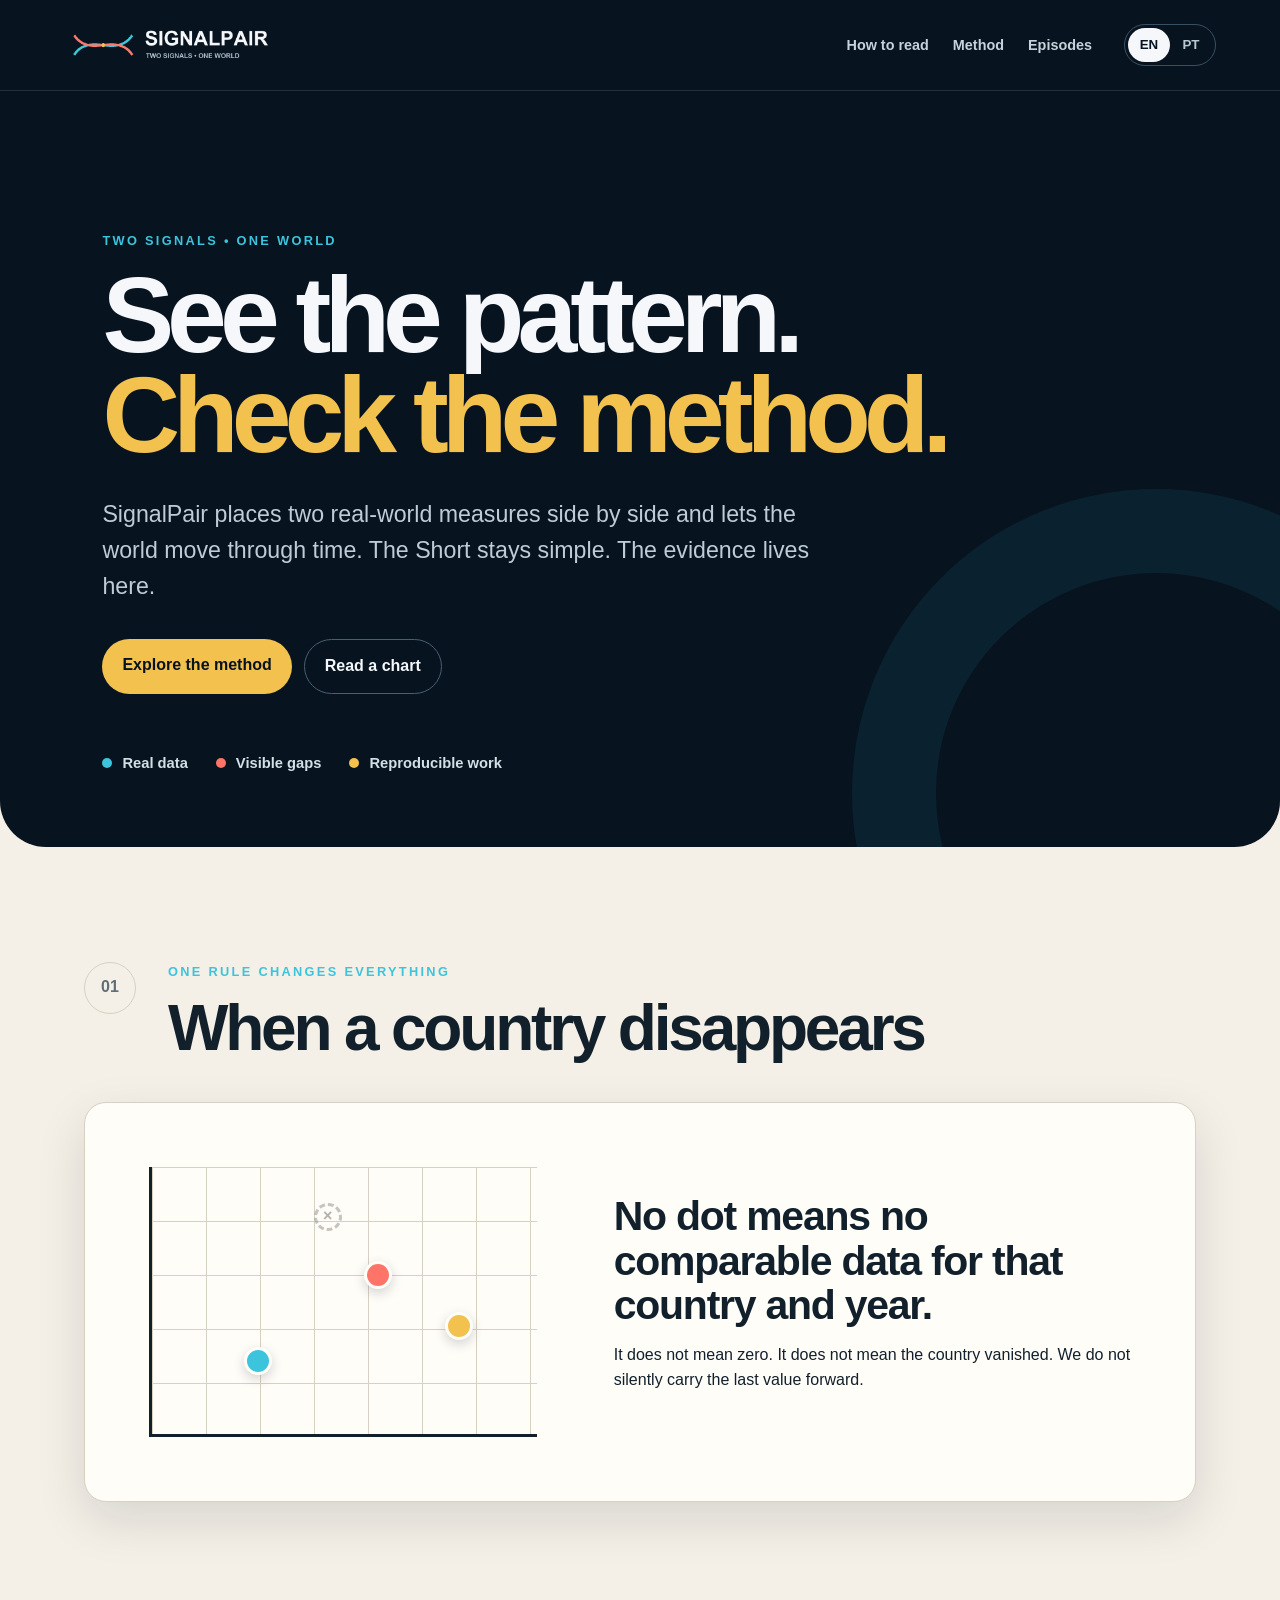
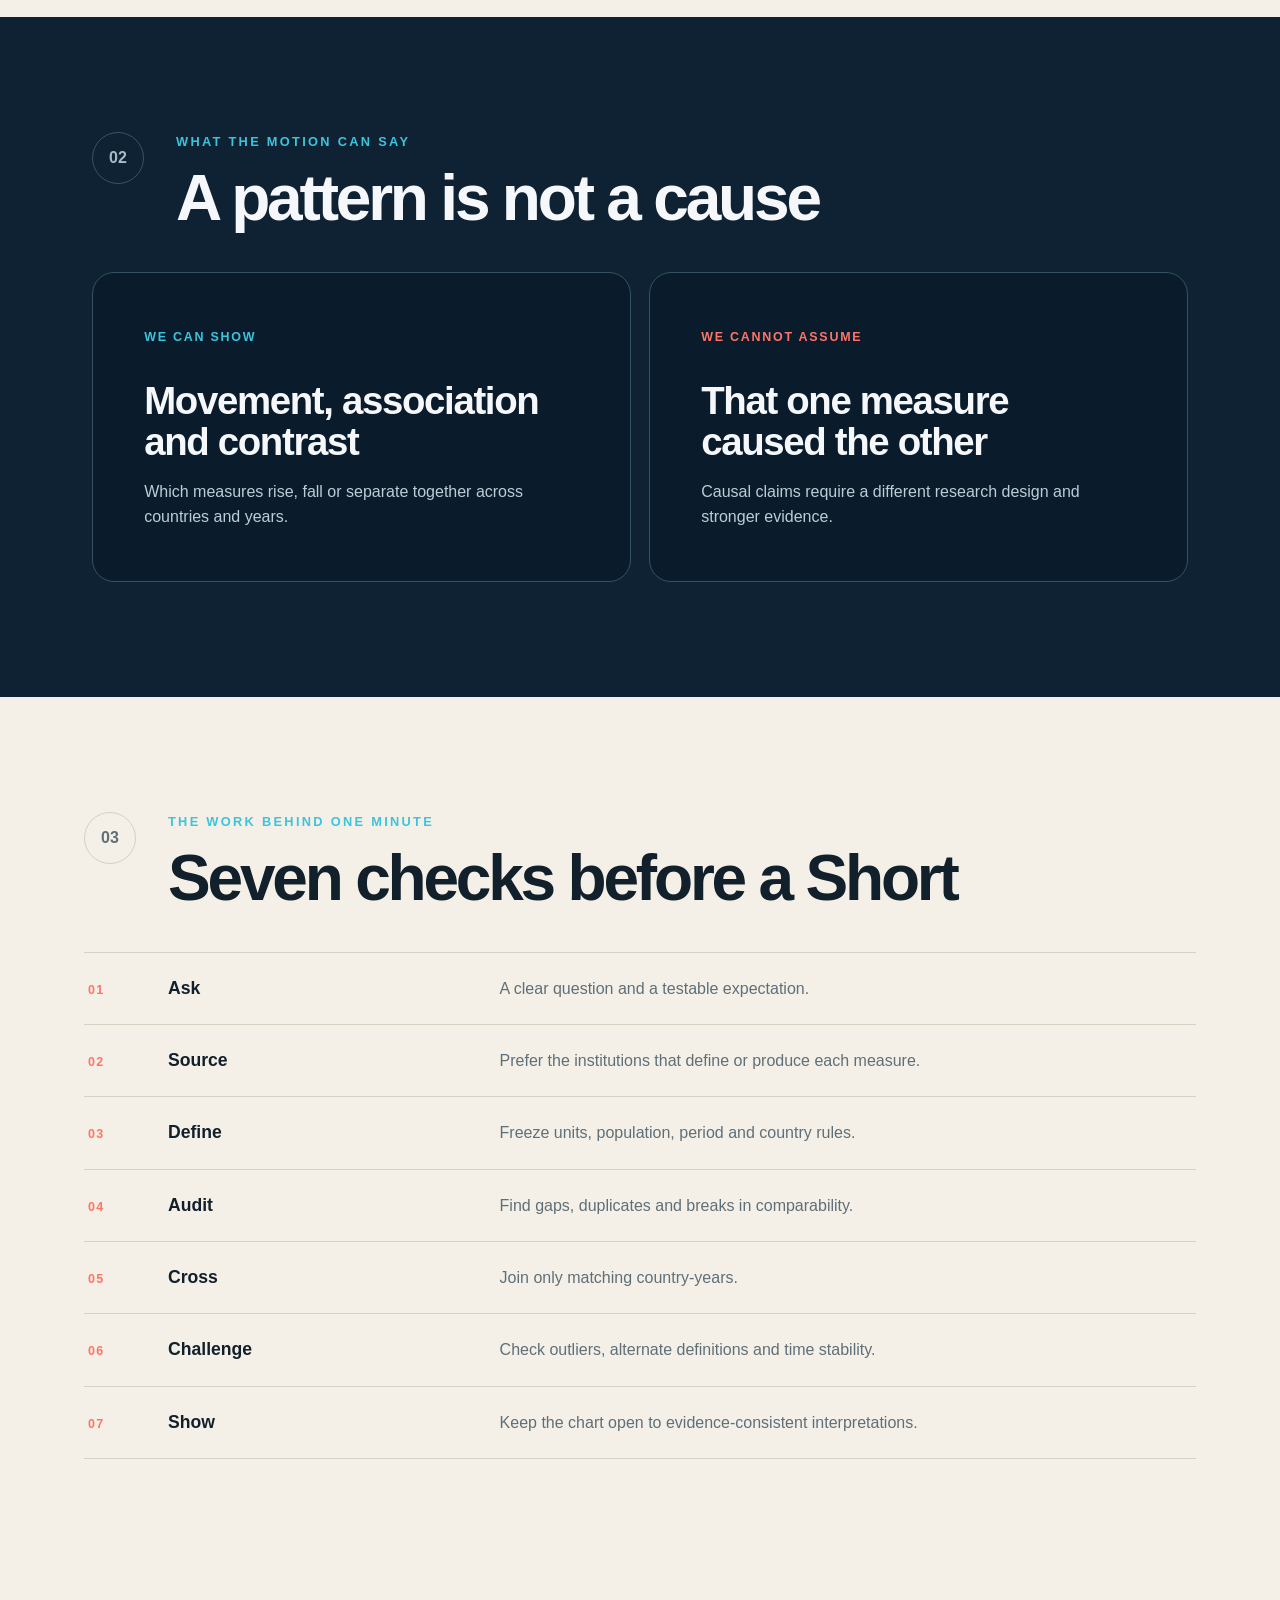
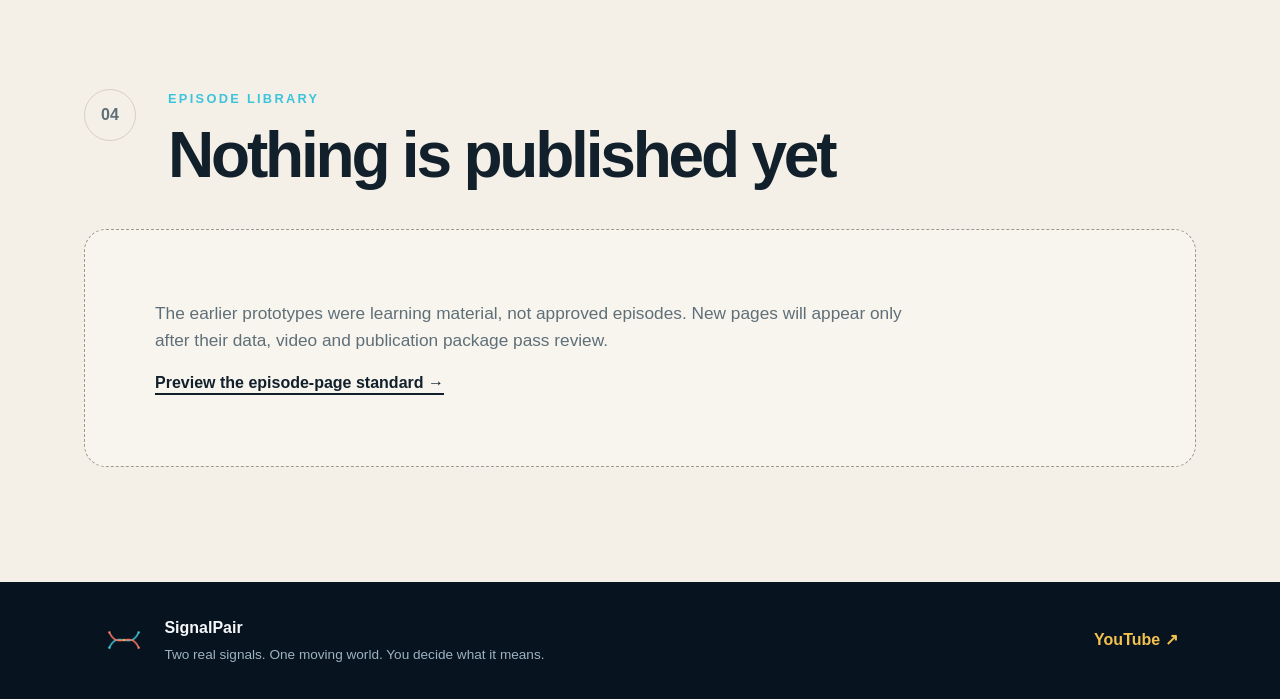
==== index.html @ 3d1184ef "Launch SignalPair methodology hub" ====
<!doctype html>
<html lang="en">
<head>
  <meta charset="utf-8">
  <meta name="viewport" content="width=device-width, initial-scale=1">
  <meta name="description" content="How SignalPair turns real-world data into silent visual stories across time.">
  <meta name="theme-color" content="#07131F">
  <title>SignalPair — Methods & Sources</title>
  <link rel="icon" href="assets/signalpair-profile.png">
  <link rel="stylesheet" href="styles.css">
  <script src="app.js" defer></script>
</head>
<body data-language="en">
  <a class="skip-link" href="#main">Skip to content</a>
  <div class="preview-banner" data-local-preview hidden>
    <span data-lang="en">Local review candidate — not published</span>
    <span data-lang="pt">Candidato local para revisão — não publicado</span>
  </div>
  <header class="site-header">
    <a class="brand" href="index.html" aria-label="SignalPair home">
      <img src="assets/signalpair-wordmark.png" alt="SignalPair">
    </a>
    <nav aria-label="Primary">
      <a href="#read"><span data-lang="en">How to read</span><span data-lang="pt">Como ler</span></a>
      <a href="methodology.html"><span data-lang="en">Method</span><span data-lang="pt">Método</span></a>
      <a href="#episodes"><span data-lang="en">Episodes</span><span data-lang="pt">Episódios</span></a>
    </nav>
    <div class="language-switch" role="group" aria-label="Language">
      <button type="button" data-set-language="en" aria-pressed="true">EN</button>
      <button type="button" data-set-language="pt" aria-pressed="false">PT</button>
    </div>
  </header>

  <main id="main">
    <section class="hero">
      <div class="eyebrow">TWO SIGNALS <span aria-hidden="true">•</span> ONE WORLD</div>
      <h1>
        <span data-lang="en">See the pattern.<br><em>Check the method.</em></span>
        <span data-lang="pt">Veja o padrão.<br><em>Confira o método.</em></span>
      </h1>
      <p class="hero-copy" data-lang="en">SignalPair places two real-world measures side by side and lets the world move through time. The Short stays simple. The evidence lives here.</p>
      <p class="hero-copy" data-lang="pt">O SignalPair coloca duas medidas reais lado a lado e deixa o mundo se mover no tempo. O Short continua simples. As evidências ficam aqui.</p>
      <div class="hero-actions">
        <a class="button primary" href="methodology.html"><span data-lang="en">Explore the method</span><span data-lang="pt">Conheça o método</span></a>
        <a class="button secondary" href="#read"><span data-lang="en">Read a chart</span><span data-lang="pt">Como ler o gráfico</span></a>
      </div>
      <ul class="promise-list" aria-label="SignalPair promises">
        <li><span class="signal cyan" aria-hidden="true"></span><span data-lang="en">Real data</span><span data-lang="pt">Dados reais</span></li>
        <li><span class="signal coral" aria-hidden="true"></span><span data-lang="en">Visible gaps</span><span data-lang="pt">Lacunas visíveis</span></li>
        <li><span class="signal gold" aria-hidden="true"></span><span data-lang="en">Reproducible work</span><span data-lang="pt">Trabalho reproduzível</span></li>
      </ul>
    </section>

    <section class="section" id="read">
      <div class="section-heading">
        <span class="section-number">01</span>
        <div>
          <p class="kicker" data-lang="en">One rule changes everything</p>
          <p class="kicker" data-lang="pt">Uma regra muda tudo</p>
          <h2 data-lang="en">When a country disappears</h2>
          <h2 data-lang="pt">Quando um país desaparece</h2>
        </div>
      </div>
      <div class="missing-card">
        <div class="dot-demo" aria-hidden="true">
          <span class="country-dot dot-a"></span>
          <span class="country-dot dot-b"></span>
          <span class="country-dot dot-c"></span>
          <span class="country-dot dot-missing"></span>
        </div>
        <div>
          <p class="big-rule" data-lang="en">No dot means no comparable data for that country and year.</p>
          <p class="big-rule" data-lang="pt">Sem ponto significa que não há dados comparáveis para aquele país e ano.</p>
          <p data-lang="en">It does not mean zero. It does not mean the country vanished. We do not silently carry the last value forward.</p>
          <p data-lang="pt">Não significa zero. Não significa que o país deixou de existir. Não repetimos silenciosamente o último valor disponível.</p>
        </div>
      </div>
    </section>

    <section class="section dark-section">
      <div class="section-heading">
        <span class="section-number">02</span>
        <div>
          <p class="kicker" data-lang="en">What the motion can say</p>
          <p class="kicker" data-lang="pt">O que o movimento pode dizer</p>
          <h2 data-lang="en">A pattern is not a cause</h2>
          <h2 data-lang="pt">Um padrão não é uma causa</h2>
        </div>
      </div>
      <div class="contrast-grid">
        <article>
          <span class="card-label" data-lang="en">We can show</span>
          <span class="card-label" data-lang="pt">Podemos mostrar</span>
          <h3 data-lang="en">Movement, association and contrast</h3>
          <h3 data-lang="pt">Movimento, associação e contraste</h3>
          <p data-lang="en">Which measures rise, fall or separate together across countries and years.</p>
          <p data-lang="pt">Quais medidas sobem, caem ou se afastam juntas entre países e anos.</p>
        </article>
        <article>
          <span class="card-label warning" data-lang="en">We cannot assume</span>
          <span class="card-label warning" data-lang="pt">Não podemos presumir</span>
          <h3 data-lang="en">That one measure caused the other</h3>
          <h3 data-lang="pt">Que uma medida causou a outra</h3>
          <p data-lang="en">Causal claims require a different research design and stronger evidence.</p>
          <p data-lang="pt">Afirmações causais exigem outro desenho de pesquisa e evidências mais fortes.</p>
        </article>
      </div>
    </section>

    <section class="section">
      <div class="section-heading">
        <span class="section-number">03</span>
        <div>
          <p class="kicker" data-lang="en">The work behind one minute</p>
          <p class="kicker" data-lang="pt">O trabalho por trás de um minuto</p>
          <h2 data-lang="en">Seven checks before a Short</h2>
          <h2 data-lang="pt">Sete verificações antes de um Short</h2>
        </div>
      </div>
      <ol class="method-steps">
        <li><strong data-lang="en">Ask</strong><strong data-lang="pt">Perguntar</strong><span data-lang="en">A clear question and a testable expectation.</span><span data-lang="pt">Uma pergunta clara e uma expectativa testável.</span></li>
        <li><strong data-lang="en">Source</strong><strong data-lang="pt">Buscar</strong><span data-lang="en">Prefer the institutions that define or produce each measure.</span><span data-lang="pt">Preferir as instituições que definem ou produzem cada medida.</span></li>
        <li><strong data-lang="en">Define</strong><strong data-lang="pt">Definir</strong><span data-lang="en">Freeze units, population, period and country rules.</span><span data-lang="pt">Fixar unidades, população, período e regras de países.</span></li>
        <li><strong data-lang="en">Audit</strong><strong data-lang="pt">Auditar</strong><span data-lang="en">Find gaps, duplicates and breaks in comparability.</span><span data-lang="pt">Encontrar lacunas, duplicidades e quebras de comparabilidade.</span></li>
        <li><strong data-lang="en">Cross</strong><strong data-lang="pt">Cruzar</strong><span data-lang="en">Join only matching country-years.</span><span data-lang="pt">Unir somente país-anos compatíveis.</span></li>
        <li><strong data-lang="en">Challenge</strong><strong data-lang="pt">Testar</strong><span data-lang="en">Check outliers, alternate definitions and time stability.</span><span data-lang="pt">Verificar extremos, definições alternativas e estabilidade temporal.</span></li>
        <li><strong data-lang="en">Show</strong><strong data-lang="pt">Mostrar</strong><span data-lang="en">Keep the chart open to evidence-consistent interpretations.</span><span data-lang="pt">Manter o gráfico aberto a interpretações compatíveis com as evidências.</span></li>
      </ol>
    </section>

    <section class="section episodes" id="episodes">
      <div class="section-heading">
        <span class="section-number">04</span>
        <div>
          <p class="kicker" data-lang="en">Episode library</p>
          <p class="kicker" data-lang="pt">Biblioteca de episódios</p>
          <h2 data-lang="en">Nothing is published yet</h2>
          <h2 data-lang="pt">Nada foi publicado ainda</h2>
        </div>
      </div>
      <div class="empty-state">
        <p data-lang="en">The earlier prototypes were learning material, not approved episodes. New pages will appear only after their data, video and publication package pass review.</p>
        <p data-lang="pt">Os protótipos anteriores foram material de aprendizagem, não episódios aprovados. Novas páginas só aparecerão depois que dados, vídeo e pacote de publicação passarem por revisão.</p>
        <a href="episode-template.html"><span data-lang="en">Preview the episode-page standard →</span><span data-lang="pt">Veja o padrão da página de episódio →</span></a>
      </div>
    </section>
  </main>

  <footer>
    <img src="assets/signalpair-profile.png" alt="" width="44" height="44">
    <div>
      <strong>SignalPair</strong>
      <p data-lang="en">Two real signals. One moving world. You decide what it means.</p>
      <p data-lang="pt">Dois sinais reais. Um mundo em movimento. Você decide o que isso significa.</p>
    </div>
    <a href="https://www.youtube.com/@SignalPair">YouTube ↗</a>
  </footer>
</body>
</html>
---- styles.css ----
:root {
  --midnight: #07131f;
  --surface: #0e2233;
  --paper: #f4f0e7;
  --paper-2: #fffdf8;
  --ink: #12202c;
  --muted: #5f6f78;
  --line: #d7d0c3;
  --cyan: #3cc4dc;
  --coral: #ff7468;
  --gold: #f2c14e;
  --white: #f5f7fa;
  --radius: 22px;
  --shadow: 0 18px 50px rgba(7, 19, 31, .12);
  font-family: Arial, Helvetica, "Noto Sans", sans-serif;
  color-scheme: light;
}
* { box-sizing: border-box; }
html { scroll-behavior: smooth; }
body { margin: 0; background: var(--paper); color: var(--ink); line-height: 1.55; }
body[data-language="en"] [data-lang="pt"],
body[data-language="pt"] [data-lang="en"] { display: none !important; }
a { color: inherit; }
button, a { -webkit-tap-highlight-color: transparent; }
:focus-visible { outline: 4px solid var(--gold); outline-offset: 4px; border-radius: 6px; }
.skip-link { position: fixed; left: 16px; top: -70px; z-index: 100; padding: 12px 16px; background: var(--gold); color: var(--midnight); font-weight: 800; }
.skip-link:focus { top: 16px; }
.preview-banner { padding: 8px 18px; background: var(--gold); color: var(--midnight); text-align: center; font-size: .82rem; font-weight: 800; letter-spacing: .06em; text-transform: uppercase; }
.site-header { min-height: 82px; padding: 14px clamp(20px, 5vw, 72px); display: grid; grid-template-columns: minmax(180px, 1fr) auto auto; align-items: center; gap: 32px; background: var(--midnight); color: var(--white); position: sticky; top: 0; z-index: 20; border-bottom: 1px solid rgba(255,255,255,.12); }
.brand img { display: block; width: min(246px, 42vw); height: auto; }
nav { display: flex; gap: 24px; font-size: .9rem; font-weight: 700; }
nav a { color: #c6d3dc; text-decoration: none; }
nav a:hover { color: var(--white); }
.language-switch { display: flex; padding: 3px; border: 1px solid #385064; border-radius: 999px; }
.language-switch button { width: 42px; min-height: 34px; border: 0; border-radius: 999px; color: #b9c9d4; background: transparent; font-weight: 800; cursor: pointer; }
.language-switch button[aria-pressed="true"] { background: var(--white); color: var(--midnight); }
.hero { padding: clamp(70px, 11vw, 150px) clamp(22px, 8vw, 120px) 72px; min-height: 72vh; background: var(--midnight); color: var(--white); border-radius: 0 0 46px 46px; overflow: hidden; position: relative; }
.hero::after { content: ""; width: 440px; height: 440px; position: absolute; right: -180px; bottom: -250px; border: 84px solid rgba(60,196,220,.08); border-radius: 50%; pointer-events: none; }
.eyebrow, .kicker { margin: 0 0 14px; font-size: .8rem; font-weight: 800; letter-spacing: .18em; text-transform: uppercase; color: var(--cyan); }
.hero h1 { max-width: 920px; margin: 0; font-size: clamp(3.3rem, 8.4vw, 8.6rem); line-height: .93; letter-spacing: -.065em; }
.hero h1 em { color: var(--gold); font-style: normal; }
.hero-copy { max-width: 720px; margin: 32px 0 0; color: #bdccd6; font-size: clamp(1.08rem, 2vw, 1.45rem); }
.hero-actions { display: flex; flex-wrap: wrap; gap: 12px; margin-top: 34px; }
.button { padding: 14px 20px; border-radius: 999px; text-decoration: none; font-weight: 800; }
.button.primary { background: var(--gold); color: var(--midnight); }
.button.secondary { border: 1px solid #476074; color: var(--white); }
.promise-list { display: flex; flex-wrap: wrap; gap: 28px; padding: 0; margin: 58px 0 0; list-style: none; color: #d4e0e7; font-size: .92rem; font-weight: 700; }
.promise-list li { display: flex; align-items: center; gap: 10px; }
.signal { width: 10px; height: 10px; border-radius: 50%; }
.cyan { background: var(--cyan); }
.coral { background: var(--coral); }
.gold { background: var(--gold); }
.section { max-width: 1240px; margin: 0 auto; padding: clamp(74px, 9vw, 128px) clamp(22px, 5vw, 72px); }
.section-heading { display: grid; grid-template-columns: 64px 1fr; gap: 20px; align-items: start; margin-bottom: 42px; }
.section-number { width: 52px; height: 52px; display: grid; place-items: center; border: 1px solid var(--line); border-radius: 50%; color: var(--muted); font-weight: 800; }
.section h2 { margin: 0; font-size: clamp(2.25rem, 5vw, 5rem); line-height: 1; letter-spacing: -.05em; }
.missing-card { display: grid; grid-template-columns: minmax(260px, .9fr) 1.2fr; gap: clamp(28px, 6vw, 90px); align-items: center; padding: clamp(26px, 5vw, 64px); background: var(--paper-2); border: 1px solid var(--line); border-radius: var(--radius); box-shadow: var(--shadow); }
.dot-demo { min-height: 270px; position: relative; background-image: linear-gradient(var(--line) 1px, transparent 1px), linear-gradient(90deg, var(--line) 1px, transparent 1px); background-size: 54px 54px; border-left: 3px solid var(--ink); border-bottom: 3px solid var(--ink); }
.country-dot { position: absolute; width: 28px; height: 28px; border: 3px solid var(--paper-2); border-radius: 50%; box-shadow: 0 4px 12px rgba(7,19,31,.18); }
.dot-a { background: var(--cyan); left: 24%; bottom: 22%; }
.dot-b { background: var(--coral); left: 55%; bottom: 54%; }
.dot-c { background: var(--gold); left: 76%; bottom: 35%; }
.dot-missing { left: 42%; bottom: 76%; border: 3px dashed #9a958d; background: transparent; box-shadow: none; opacity: .55; }
.dot-missing::after { content: "×"; position: absolute; inset: -4px; display: grid; place-items: center; color: #77736d; font-weight: 900; }
.big-rule { margin: 0 0 16px; font-size: clamp(1.55rem, 3.2vw, 2.7rem); line-height: 1.08; font-weight: 800; letter-spacing: -.03em; }
.missing-card p:last-child { color: var(--muted); font-size: 1.05rem; }
.dark-section { max-width: none; padding-left: max(clamp(22px,5vw,72px), calc((100vw - 1240px)/2 + 72px)); padding-right: max(clamp(22px,5vw,72px), calc((100vw - 1240px)/2 + 72px)); background: var(--surface); color: var(--white); }
.dark-section .section-number { border-color: #3a5265; color: #a7bac6; }
.contrast-grid { display: grid; grid-template-columns: repeat(2, minmax(0, 1fr)); gap: 18px; }
.contrast-grid article { padding: clamp(28px, 4vw, 52px); border: 1px solid #365064; border-radius: var(--radius); background: rgba(7,19,31,.42); }
.card-label { display: inline-block; margin-bottom: 34px; color: var(--cyan); font-size: .78rem; letter-spacing: .14em; text-transform: uppercase; font-weight: 800; }
.card-label.warning { color: var(--coral); }
.contrast-grid h3 { margin: 0; max-width: 500px; font-size: clamp(1.6rem, 3vw, 2.8rem); line-height: 1.05; letter-spacing: -.035em; }
.contrast-grid p { max-width: 500px; margin: 18px 0 0; color: #bdccd6; }
.method-steps { padding: 0; margin: 0; list-style: none; counter-reset: method; border-top: 1px solid var(--line); }
.method-steps li { counter-increment: method; display: grid; grid-template-columns: 60px minmax(110px, .45fr) 1fr; gap: 20px; align-items: baseline; padding: 22px 4px; border-bottom: 1px solid var(--line); }
.method-steps li::before { content: "0" counter(method); color: var(--coral); font-size: .78rem; letter-spacing: .1em; font-weight: 800; }
.method-steps strong { font-size: 1.1rem; }
.method-steps span { color: var(--muted); }
.empty-state { padding: clamp(30px, 6vw, 70px); border: 1px dashed #9d978c; border-radius: var(--radius); background: rgba(255,255,255,.35); }
.empty-state p { max-width: 780px; margin-top: 0; font-size: 1.08rem; color: var(--muted); }
.empty-state a { font-weight: 800; text-decoration-thickness: 2px; text-underline-offset: 5px; }
footer { display: grid; grid-template-columns: auto 1fr auto; gap: 18px; align-items: center; padding: 34px clamp(22px, 8vw, 120px); background: var(--midnight); color: var(--white); }
footer img { border-radius: 50%; }
footer p { margin: 3px 0 0; color: #9fb2c0; font-size: .85rem; }
footer a { color: var(--gold); font-weight: 800; text-decoration: none; }
@media (max-width: 780px) {
  .site-header { grid-template-columns: 1fr auto; gap: 14px; }
  nav { grid-column: 1 / -1; grid-row: 2; overflow-x: auto; padding-bottom: 4px; }
  .hero { min-height: auto; border-radius: 0 0 28px 28px; }
  .hero h1 { font-size: clamp(3rem, 15vw, 5.5rem); }
  .promise-list { gap: 14px 22px; margin-top: 40px; }
  .section-heading { grid-template-columns: 48px 1fr; gap: 14px; }
  .section-number { width: 42px; height: 42px; }
  .missing-card, .contrast-grid { grid-template-columns: 1fr; }
  .dot-demo { min-height: 230px; }
  .method-steps li { grid-template-columns: 42px 1fr; gap: 8px 14px; }
  .method-steps li span { grid-column: 2; }
  footer { grid-template-columns: auto 1fr; }
  footer a { grid-column: 2; }
}
@media (prefers-reduced-motion: reduce) {
  html { scroll-behavior: auto; }
}


/* C-006: long-form methodology and episode record */
.page-hero { padding: clamp(72px, 10vw, 132px) clamp(22px, 8vw, 120px) clamp(58px, 8vw, 96px); background: var(--midnight); color: var(--white); }
.page-hero h1 { max-width: 980px; margin: 0; font-size: clamp(3.1rem, 7.5vw, 7.2rem); line-height: .95; letter-spacing: -.06em; }
.page-hero > p:last-child { max-width: 780px; margin: 28px 0 0; color: #bdccd6; font-size: 1.15rem; }
.template-hero { border-bottom: 10px solid var(--gold); }
.metadata-strip { display: flex; flex-wrap: wrap; gap: 10px; margin-top: 34px; }
.metadata-strip span { padding: 8px 11px; border: 1px solid #415a6c; border-radius: 6px; color: #b8c8d2; font-size: .72rem; letter-spacing: .09em; font-weight: 800; }
.content-section { max-width: 1240px; margin: 0 auto; padding: clamp(68px, 8vw, 116px) clamp(22px, 5vw, 72px); }
.content-section.tinted { max-width: none; padding-left: max(clamp(22px,5vw,72px), calc((100vw - 1240px)/2 + 72px)); padding-right: max(clamp(22px,5vw,72px), calc((100vw - 1240px)/2 + 72px)); background: #e9e3d8; }
.content-intro { display: grid; grid-template-columns: 64px minmax(0, 1fr); gap: 20px; margin-bottom: 42px; }
.content-intro h2 { max-width: 950px; margin: 0; font-size: clamp(2.2rem, 5vw, 4.7rem); line-height: 1; letter-spacing: -.05em; }
.detail-stack { border-top: 1px solid var(--line); }
.detail-stack details { border-bottom: 1px solid var(--line); }
.detail-stack summary { display: grid; grid-template-columns: 52px 1fr; gap: 14px; align-items: center; padding: 22px 4px; cursor: pointer; list-style: none; }
.detail-stack summary::-webkit-details-marker { display: none; }
.detail-stack summary span { color: var(--coral); font-size: .82rem; font-weight: 800; }
.detail-stack summary strong { font-size: clamp(1.05rem, 2.2vw, 1.4rem); }
.detail-stack details p { max-width: 800px; margin: -6px 0 26px 66px; color: var(--muted); }
.source-ladder { list-style: none; padding: 0; margin: 0; display: grid; gap: 12px; }
.source-ladder li { display: grid; grid-template-columns: 54px 1fr; gap: 18px; padding: 22px; background: var(--paper-2); border: 1px solid var(--line); border-radius: 14px; }
.source-ladder li > span { width: 38px; height: 38px; display: grid; place-items: center; border-radius: 50%; background: var(--midnight); color: var(--white); font-weight: 800; }
.source-ladder strong { display: block; font-size: 1.08rem; }
.source-ladder p { margin: 5px 0 0; color: var(--muted); }
.check-grid, .record-grid { display: grid; grid-template-columns: repeat(2, minmax(0, 1fr)); gap: 16px; }
.check-grid article, .record-grid article { padding: 26px; background: var(--paper-2); border: 1px solid var(--line); border-radius: 14px; }
.check-grid strong, .record-grid strong { font-size: 1.15rem; }
.check-grid p, .record-grid p { margin: 8px 0 0; color: var(--muted); }
.rule-callout { display: grid; grid-template-columns: auto 1fr; gap: 24px; align-items: center; margin-top: 22px; padding: 28px; border: 2px solid var(--gold); border-radius: 14px; background: #fff7db; }
.rule-icon { width: 52px; height: 52px; display: grid; place-items: center; border: 3px dashed #83785a; border-radius: 50%; font-size: 0; }
.rule-callout strong { font-size: 1.2rem; }
.rule-callout p { margin: 6px 0 0; color: var(--muted); }
.dark-content { max-width: none; padding-left: max(clamp(22px,5vw,72px), calc((100vw - 1240px)/2 + 72px)); padding-right: max(clamp(22px,5vw,72px), calc((100vw - 1240px)/2 + 72px)); background: var(--surface); color: var(--white); }
.dark-content .section-number { border-color: #3a5265; color: #a7bac6; }
.claim-scale { display: grid; gap: 10px; }
.claim-scale > div { display: grid; grid-template-columns: 210px 1fr; gap: 22px; align-items: center; padding: 24px; border: 1px solid #365064; border-radius: 14px; background: rgba(7,19,31,.36); }
.status { width: max-content; padding: 7px 10px; border-radius: 999px; font-size: .72rem; letter-spacing: .08em; text-transform: uppercase; font-weight: 800; }
.status.allowed { background: rgba(60,196,220,.16); color: var(--cyan); }
.status.conditional { background: rgba(242,193,78,.16); color: var(--gold); }
.status.blocked { background: rgba(255,116,104,.16); color: var(--coral); }
.artifact-list, .download-list { padding: 0; margin: 0; list-style: none; border-top: 1px solid var(--line); }
.artifact-list li, .download-list li { display: flex; justify-content: space-between; gap: 24px; padding: 18px 4px; border-bottom: 1px solid var(--line); }
.artifact-list li::before { content: "↳"; color: var(--coral); font-weight: 900; }
.artifact-list li span { flex: 1; }
.text-link { display: inline-block; margin-top: 30px; font-size: 1.05rem; font-weight: 800; text-underline-offset: 6px; }
.prose-grid { display: grid; grid-template-columns: repeat(2, minmax(0,1fr)); gap: 24px; }
.prose-grid p { margin: 0; padding: 26px; background: var(--paper-2); border-radius: 14px; color: var(--muted); }
.episode-summary { display: grid; grid-template-columns: repeat(2,minmax(0,1fr)); gap: 36px; }
.episode-summary > div { padding: 28px; border-left: 4px solid var(--gold); background: var(--paper-2); }
.episode-summary h2 { margin: 0; font-size: clamp(1.7rem,3vw,2.7rem); line-height: 1.04; letter-spacing: -.035em; }
.placeholder { color: var(--muted); font-style: italic; }
.variable-grid { display: grid; grid-template-columns: repeat(2,minmax(0,1fr)); gap: 18px; }
.variable { padding: 30px; background: var(--paper-2); border: 1px solid var(--line); border-top-width: 6px; border-radius: 14px; }
.variable.cyan-border { border-top-color: var(--cyan); }
.variable.coral-border { border-top-color: var(--coral); }
.variable > span { color: var(--muted); font-size: .72rem; letter-spacing: .12em; font-weight: 800; }
.variable h3 { margin: 16px 0 22px; font-size: 1.5rem; }
.variable dl { display: grid; grid-template-columns: 1fr 1fr; gap: 10px; margin: 0; }
.variable dt { color: var(--muted); }
.variable dd { margin: 0; text-align: right; font-weight: 700; }
.analysis-list { display: grid; grid-template-columns: repeat(2,minmax(0,1fr)); gap: 12px; }
.analysis-list > div { padding: 24px; border: 1px solid #365064; border-radius: 14px; background: rgba(7,19,31,.36); }
.analysis-list span { color: var(--cyan); font-size: .72rem; letter-spacing: .1em; font-weight: 800; }
.analysis-list p { margin: 12px 0 0; color: #bdccd6; }
.two-column-record { display: grid; grid-template-columns: repeat(2,minmax(0,1fr)); gap: 18px; }
.two-column-record article { padding: 30px; border: 1px solid var(--line); border-radius: 14px; background: var(--paper-2); }
.download-list b { color: var(--muted); font-size: .82rem; text-transform: uppercase; letter-spacing: .06em; }
@media (max-width: 780px) {
  .page-hero h1 { font-size: clamp(3rem, 15vw, 5.5rem); }
  .content-intro { grid-template-columns: 48px 1fr; gap: 14px; }
  .detail-stack details p { margin-left: 0; }
  .check-grid, .record-grid, .prose-grid, .episode-summary, .variable-grid, .analysis-list, .two-column-record { grid-template-columns: 1fr; }
  .claim-scale > div { grid-template-columns: 1fr; gap: 12px; }
  .rule-callout { grid-template-columns: 1fr; }
  .download-list li { flex-direction: column; gap: 5px; }
}

/* C-006 mobile overflow correction */
html, body { max-width: 100%; overflow-x: clip; }
.site-header, main, section, nav, .hero-copy, .promise-list { min-width: 0; }
@media (max-width: 780px) {
  .site-header { grid-template-columns: minmax(0, 1fr) auto; padding-left: 16px; padding-right: 16px; }
  .brand img { width: 145px; max-width: 100%; }
  .language-switch { justify-self: end; }
  nav { width: 100%; min-width: 0; gap: 20px; }
  nav a { flex: 0 0 auto; }
  .hero { padding-left: 20px; padding-right: 20px; }
  .hero-copy { max-width: 100%; overflow-wrap: anywhere; }
  .hero-actions .button { flex: 1 1 145px; text-align: center; }
  .promise-list { width: 100%; }
  .promise-list li { max-width: 100%; }
}
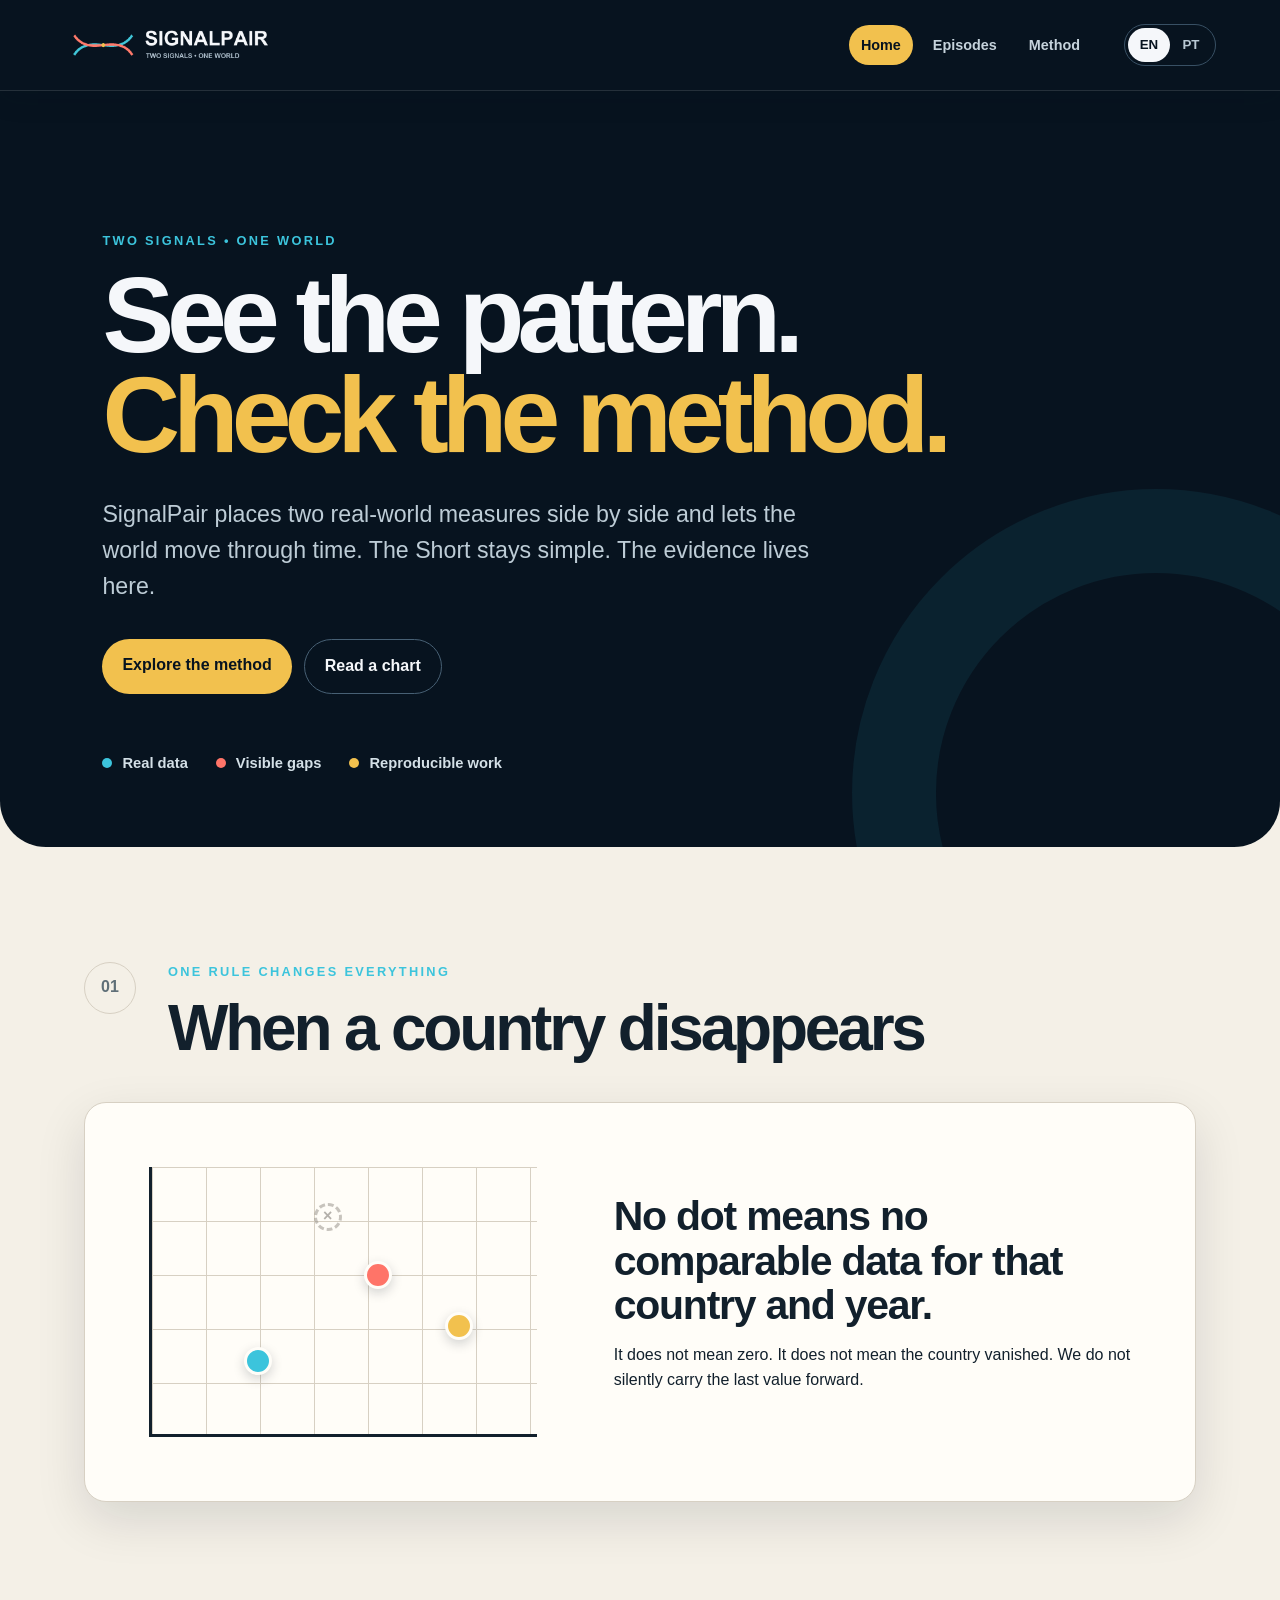
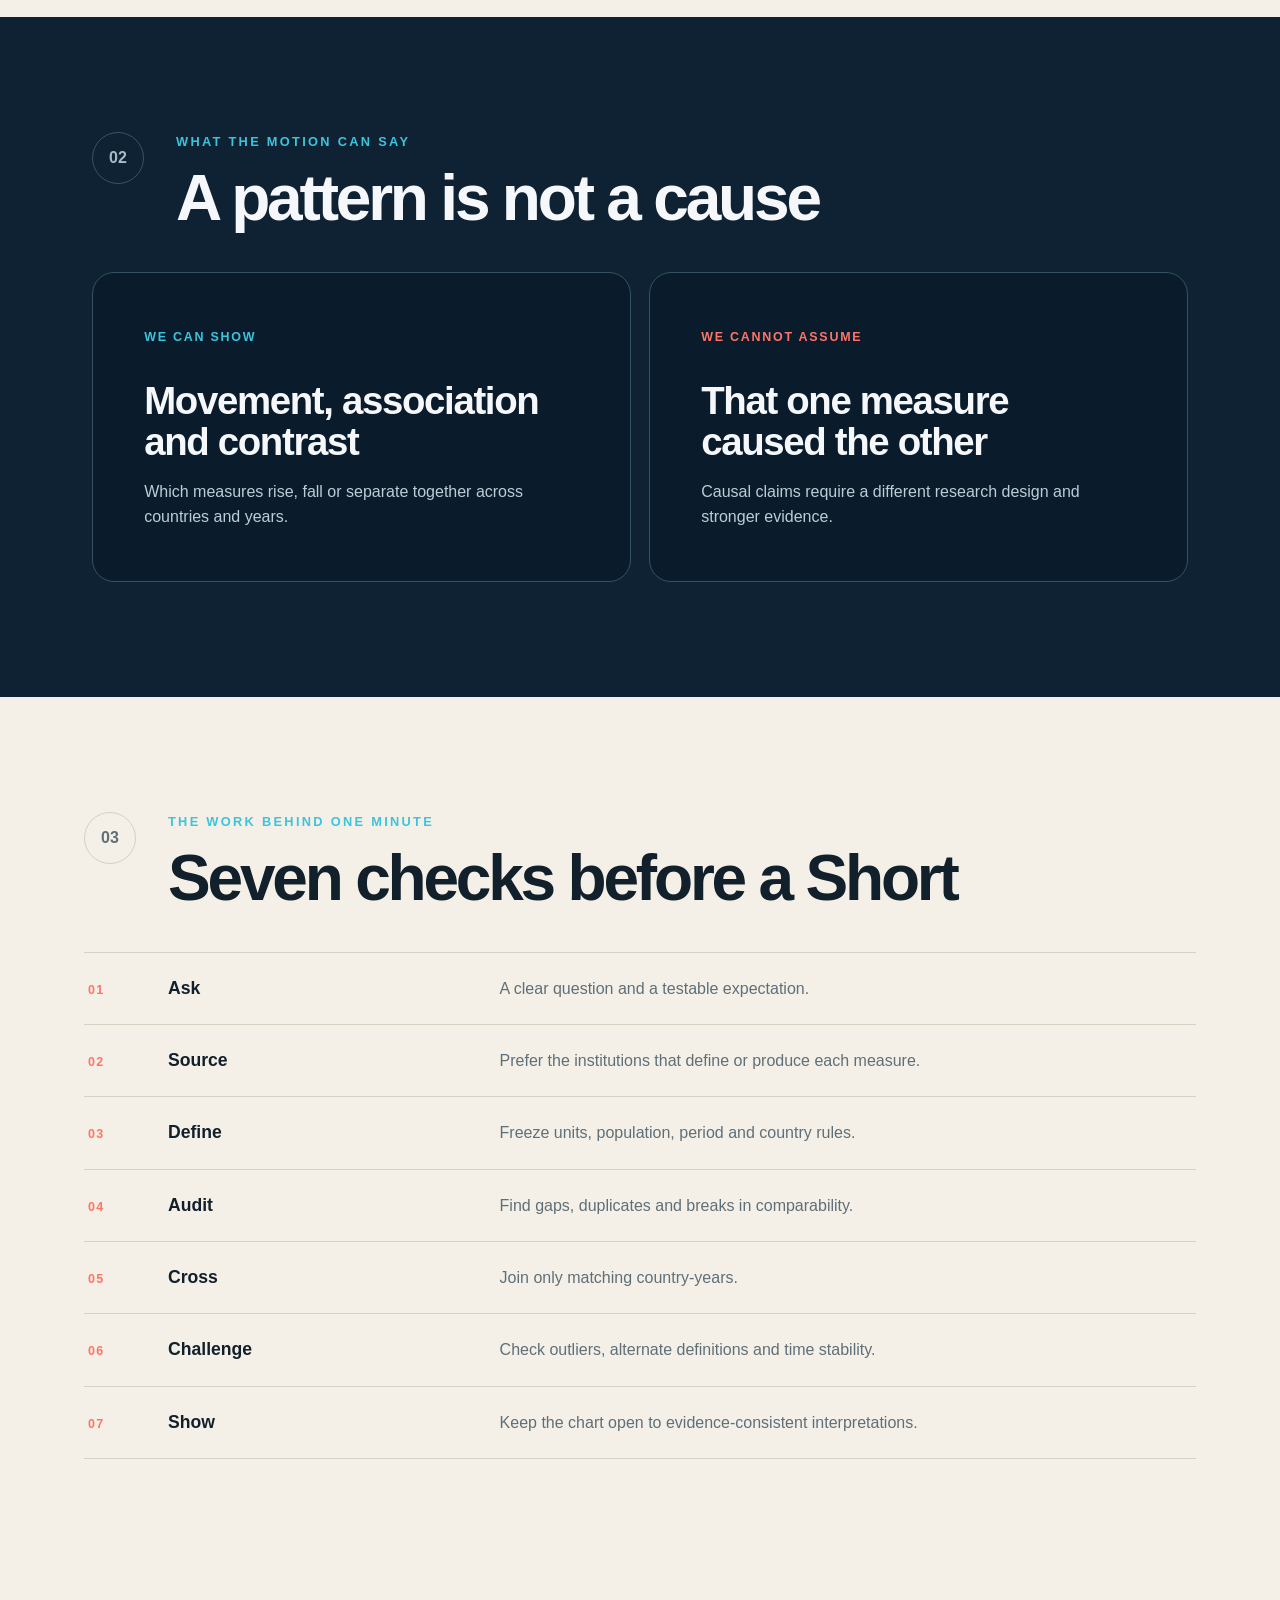
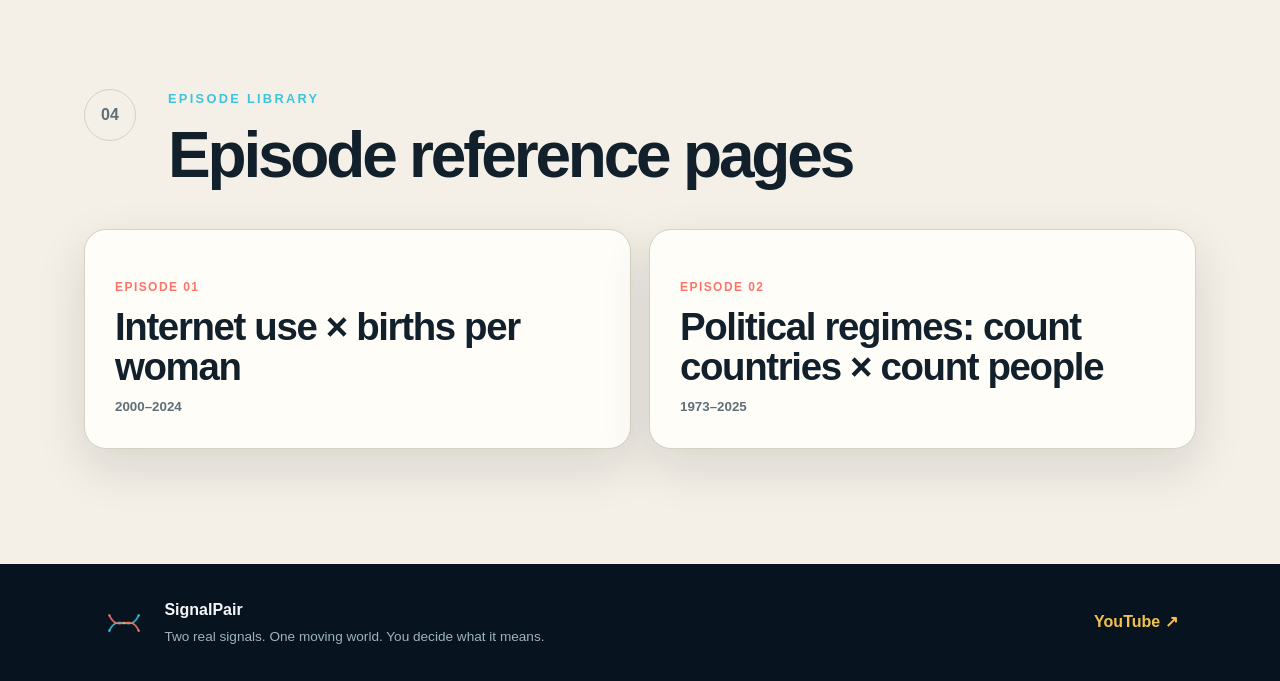
==== commit 8da7027b: "Publish unified navigation and episode 2 methodology" ====
--- a/index.html
+++ b/index.html
@@ -16,14 +16,15 @@
     <span data-lang="en">Local review candidate — not published</span>
     <span data-lang="pt">Candidato local para revisão — não publicado</span>
   </div>
-  <header class="site-header">
+  <!-- GLOBAL HEADER CONTRACT: keep this header identical on every SignalPair page. -->
+  <header class="site-header" data-site-header>
     <a class="brand" href="index.html" aria-label="SignalPair home">
       <img src="assets/signalpair-wordmark.png" alt="SignalPair">
     </a>
-    <nav aria-label="Primary">
-      <a href="#read"><span data-lang="en">How to read</span><span data-lang="pt">Como ler</span></a>
-      <a href="methodology.html"><span data-lang="en">Method</span><span data-lang="pt">Método</span></a>
-      <a href="#episodes"><span data-lang="en">Episodes</span><span data-lang="pt">Episódios</span></a>
+    <nav class="site-nav" data-global-nav aria-label="Primary">
+      <a href="index.html" data-nav="home"><span data-lang="en">Home</span><span data-lang="pt">Início</span></a>
+      <a href="index.html#episodes" data-nav="episodes"><span data-lang="en">Episodes</span><span data-lang="pt">Episódios</span></a>
+      <a href="methodology.html" data-nav="method"><span data-lang="en">Method</span><span data-lang="pt">Método</span></a>
     </nav>
     <div class="language-switch" role="group" aria-label="Language">
       <button type="button" data-set-language="en" aria-pressed="true">EN</button>
@@ -134,14 +135,21 @@
         <div>
           <p class="kicker" data-lang="en">Episode library</p>
           <p class="kicker" data-lang="pt">Biblioteca de episódios</p>
-          <h2 data-lang="en">Nothing is published yet</h2>
-          <h2 data-lang="pt">Nada foi publicado ainda</h2>
+          <h2 data-lang="en">Episode reference pages</h2>
+          <h2 data-lang="pt">Páginas de referência dos episódios</h2>
         </div>
       </div>
-      <div class="empty-state">
-        <p data-lang="en">The earlier prototypes were learning material, not approved episodes. New pages will appear only after their data, video and publication package pass review.</p>
-        <p data-lang="pt">Os protótipos anteriores foram material de aprendizagem, não episódios aprovados. Novas páginas só aparecerão depois que dados, vídeo e pacote de publicação passarem por revisão.</p>
-        <a href="episode-template.html"><span data-lang="en">Preview the episode-page standard →</span><span data-lang="pt">Veja o padrão da página de episódio →</span></a>
+      <div class="episode-directory">
+        <a class="episode-card" href="internet-fertility.html">
+          <span>EPISODE 01</span>
+          <strong data-lang="en">Internet use × births per woman</strong><strong data-lang="pt">Uso da Internet × nascimentos por mulher</strong>
+          <small>2000–2024</small>
+        </a>
+        <a class="episode-card" href="regime-population.html">
+          <span>EPISODE 02</span>
+          <strong data-lang="en">Political regimes: count countries × count people</strong><strong data-lang="pt">Regimes políticos: contar países × contar pessoas</strong>
+          <small>1973–2025</small>
+        </a>
       </div>
     </section>
   </main>
--- a/styles.css
+++ b/styles.css
@@ -26,11 +26,12 @@
 .skip-link { position: fixed; left: 16px; top: -70px; z-index: 100; padding: 12px 16px; background: var(--gold); color: var(--midnight); font-weight: 800; }
 .skip-link:focus { top: 16px; }
 .preview-banner { padding: 8px 18px; background: var(--gold); color: var(--midnight); text-align: center; font-size: .82rem; font-weight: 800; letter-spacing: .06em; text-transform: uppercase; }
-.site-header { min-height: 82px; padding: 14px clamp(20px, 5vw, 72px); display: grid; grid-template-columns: minmax(180px, 1fr) auto auto; align-items: center; gap: 32px; background: var(--midnight); color: var(--white); position: sticky; top: 0; z-index: 20; border-bottom: 1px solid rgba(255,255,255,.12); }
+.site-header { min-height: 82px; padding: 14px clamp(20px, 5vw, 72px); display: grid; grid-template-columns: minmax(180px, 1fr) auto auto; align-items: center; gap: 32px; background: var(--midnight); color: var(--white); position: sticky; top: 0; z-index: 40; border-bottom: 1px solid rgba(255,255,255,.12); box-shadow: 0 8px 24px rgba(7,19,31,.14); }
 .brand img { display: block; width: min(246px, 42vw); height: auto; }
-nav { display: flex; gap: 24px; font-size: .9rem; font-weight: 700; }
-nav a { color: #c6d3dc; text-decoration: none; }
-nav a:hover { color: var(--white); }
+.site-nav { display: flex; gap: 8px; font-size: .9rem; font-weight: 700; }
+.site-nav a { min-height: 40px; display: flex; align-items: center; padding: 8px 12px; border-radius: 999px; color: #c6d3dc; text-decoration: none; white-space: nowrap; }
+.site-nav a:hover { color: var(--white); background: rgba(255,255,255,.08); }
+.site-nav a[aria-current="page"] { color: var(--midnight); background: var(--gold); }
 .language-switch { display: flex; padding: 3px; border: 1px solid #385064; border-radius: 999px; }
 .language-switch button { width: 42px; min-height: 34px; border: 0; border-radius: 999px; color: #b9c9d4; background: transparent; font-weight: 800; cursor: pointer; }
 .language-switch button[aria-pressed="true"] { background: var(--white); color: var(--midnight); }
@@ -80,19 +81,26 @@
 .empty-state { padding: clamp(30px, 6vw, 70px); border: 1px dashed #9d978c; border-radius: var(--radius); background: rgba(255,255,255,.35); }
 .empty-state p { max-width: 780px; margin-top: 0; font-size: 1.08rem; color: var(--muted); }
 .empty-state a { font-weight: 800; text-decoration-thickness: 2px; text-underline-offset: 5px; }
+.episode-directory { display: grid; grid-template-columns: repeat(2,minmax(0,1fr)); gap: 18px; }
+.episode-card { min-height: 220px; display: flex; flex-direction: column; justify-content: flex-end; gap: 10px; padding: 30px; border: 1px solid var(--line); border-radius: var(--radius); background: var(--paper-2); color: var(--ink); text-decoration: none; box-shadow: var(--shadow); transition: transform .16s ease, border-color .16s ease; }
+.episode-card:hover { transform: translateY(-2px); border-color: var(--coral); }
+.episode-card > span { color: var(--coral); font-size: .75rem; letter-spacing: .12em; font-weight: 800; }
+.episode-card strong { max-width: 460px; font-size: clamp(1.4rem,3vw,2.4rem); line-height: 1.05; letter-spacing: -.035em; }
+.episode-card small { color: var(--muted); font-weight: 800; }
 footer { display: grid; grid-template-columns: auto 1fr auto; gap: 18px; align-items: center; padding: 34px clamp(22px, 8vw, 120px); background: var(--midnight); color: var(--white); }
 footer img { border-radius: 50%; }
 footer p { margin: 3px 0 0; color: #9fb2c0; font-size: .85rem; }
 footer a { color: var(--gold); font-weight: 800; text-decoration: none; }
 @media (max-width: 780px) {
   .site-header { grid-template-columns: 1fr auto; gap: 14px; }
-  nav { grid-column: 1 / -1; grid-row: 2; overflow-x: auto; padding-bottom: 4px; }
+  .site-nav { grid-column: 1 / -1; grid-row: 2; overflow-x: auto; padding-bottom: 4px; scrollbar-width: thin; }
   .hero { min-height: auto; border-radius: 0 0 28px 28px; }
   .hero h1 { font-size: clamp(3rem, 15vw, 5.5rem); }
   .promise-list { gap: 14px 22px; margin-top: 40px; }
   .section-heading { grid-template-columns: 48px 1fr; gap: 14px; }
   .section-number { width: 42px; height: 42px; }
   .missing-card, .contrast-grid { grid-template-columns: 1fr; }
+  .episode-directory { grid-template-columns: 1fr; }
   .dot-demo { min-height: 230px; }
   .method-steps li { grid-template-columns: 42px 1fr; gap: 8px 14px; }
   .method-steps li span { grid-column: 2; }
@@ -170,6 +178,20 @@
 .two-column-record { display: grid; grid-template-columns: repeat(2,minmax(0,1fr)); gap: 18px; }
 .two-column-record article { padding: 30px; border: 1px solid var(--line); border-radius: 14px; background: var(--paper-2); }
 .download-list b { color: var(--muted); font-size: .82rem; text-transform: uppercase; letter-spacing: .06em; }
+.episode-visual { display: grid; grid-template-columns: minmax(220px, 360px) 1fr; gap: 32px; align-items: center; }
+.episode-visual img { width: 100%; border-radius: 18px; border: 1px solid #365064; box-shadow: 0 20px 50px rgba(7,19,31,.24); }
+.episode-visual p { color: #bdccd6; font-size: 1.08rem; }
+.source-links { display: flex; flex-wrap: wrap; gap: 12px; margin-top: 22px; }
+.source-links a { padding: 11px 14px; border: 1px solid var(--line); border-radius: 999px; font-weight: 800; text-underline-offset: 4px; }
+.method-note { margin-top: 20px; padding: 20px 22px; border-left: 4px solid var(--gold); background: #fff7db; color: var(--ink); }
+.endpoint-grid { display: grid; grid-template-columns: repeat(3,minmax(0,1fr)); gap: 14px; margin-top: 30px; }
+.endpoint-grid article { padding: 24px; border: 1px solid #365064; border-radius: 14px; background: rgba(7,19,31,.36); }
+.endpoint-grid span, .crossing-list span { color: var(--gold); font-size: .78rem; letter-spacing: .1em; font-weight: 800; }
+.endpoint-grid strong { display: block; margin-top: 12px; font-size: clamp(1.3rem,2.4vw,2rem); }
+.endpoint-grid p { margin: 8px 0 0; color: #bdccd6; }
+.crossing-list { display: grid; grid-template-columns: repeat(3,minmax(0,1fr)); gap: 14px; }
+.crossing-list article { padding: 24px; border: 1px solid var(--line); border-radius: 14px; background: var(--paper-2); }
+.crossing-list p { margin: 12px 0 0; color: var(--muted); }
 @media (max-width: 780px) {
   .page-hero h1 { font-size: clamp(3rem, 15vw, 5.5rem); }
   .content-intro { grid-template-columns: 48px 1fr; gap: 14px; }
@@ -178,17 +200,20 @@
   .claim-scale > div { grid-template-columns: 1fr; gap: 12px; }
   .rule-callout { grid-template-columns: 1fr; }
   .download-list li { flex-direction: column; gap: 5px; }
+  .episode-visual { grid-template-columns: 1fr; }
+  .episode-visual img { max-width: 360px; margin: 0 auto; }
+  .endpoint-grid, .crossing-list { grid-template-columns: 1fr; }
 }
 
 /* C-006 mobile overflow correction */
 html, body { max-width: 100%; overflow-x: clip; }
-.site-header, main, section, nav, .hero-copy, .promise-list { min-width: 0; }
+.site-header, main, section, .site-nav, .hero-copy, .promise-list { min-width: 0; }
 @media (max-width: 780px) {
   .site-header { grid-template-columns: minmax(0, 1fr) auto; padding-left: 16px; padding-right: 16px; }
   .brand img { width: 145px; max-width: 100%; }
   .language-switch { justify-self: end; }
-  nav { width: 100%; min-width: 0; gap: 20px; }
-  nav a { flex: 0 0 auto; }
+  .site-nav { width: 100%; min-width: 0; gap: 6px; }
+  .site-nav a { flex: 0 0 auto; }
   .hero { padding-left: 20px; padding-right: 20px; }
   .hero-copy { max-width: 100%; overflow-wrap: anywhere; }
   .hero-actions .button { flex: 1 1 145px; text-align: center; }
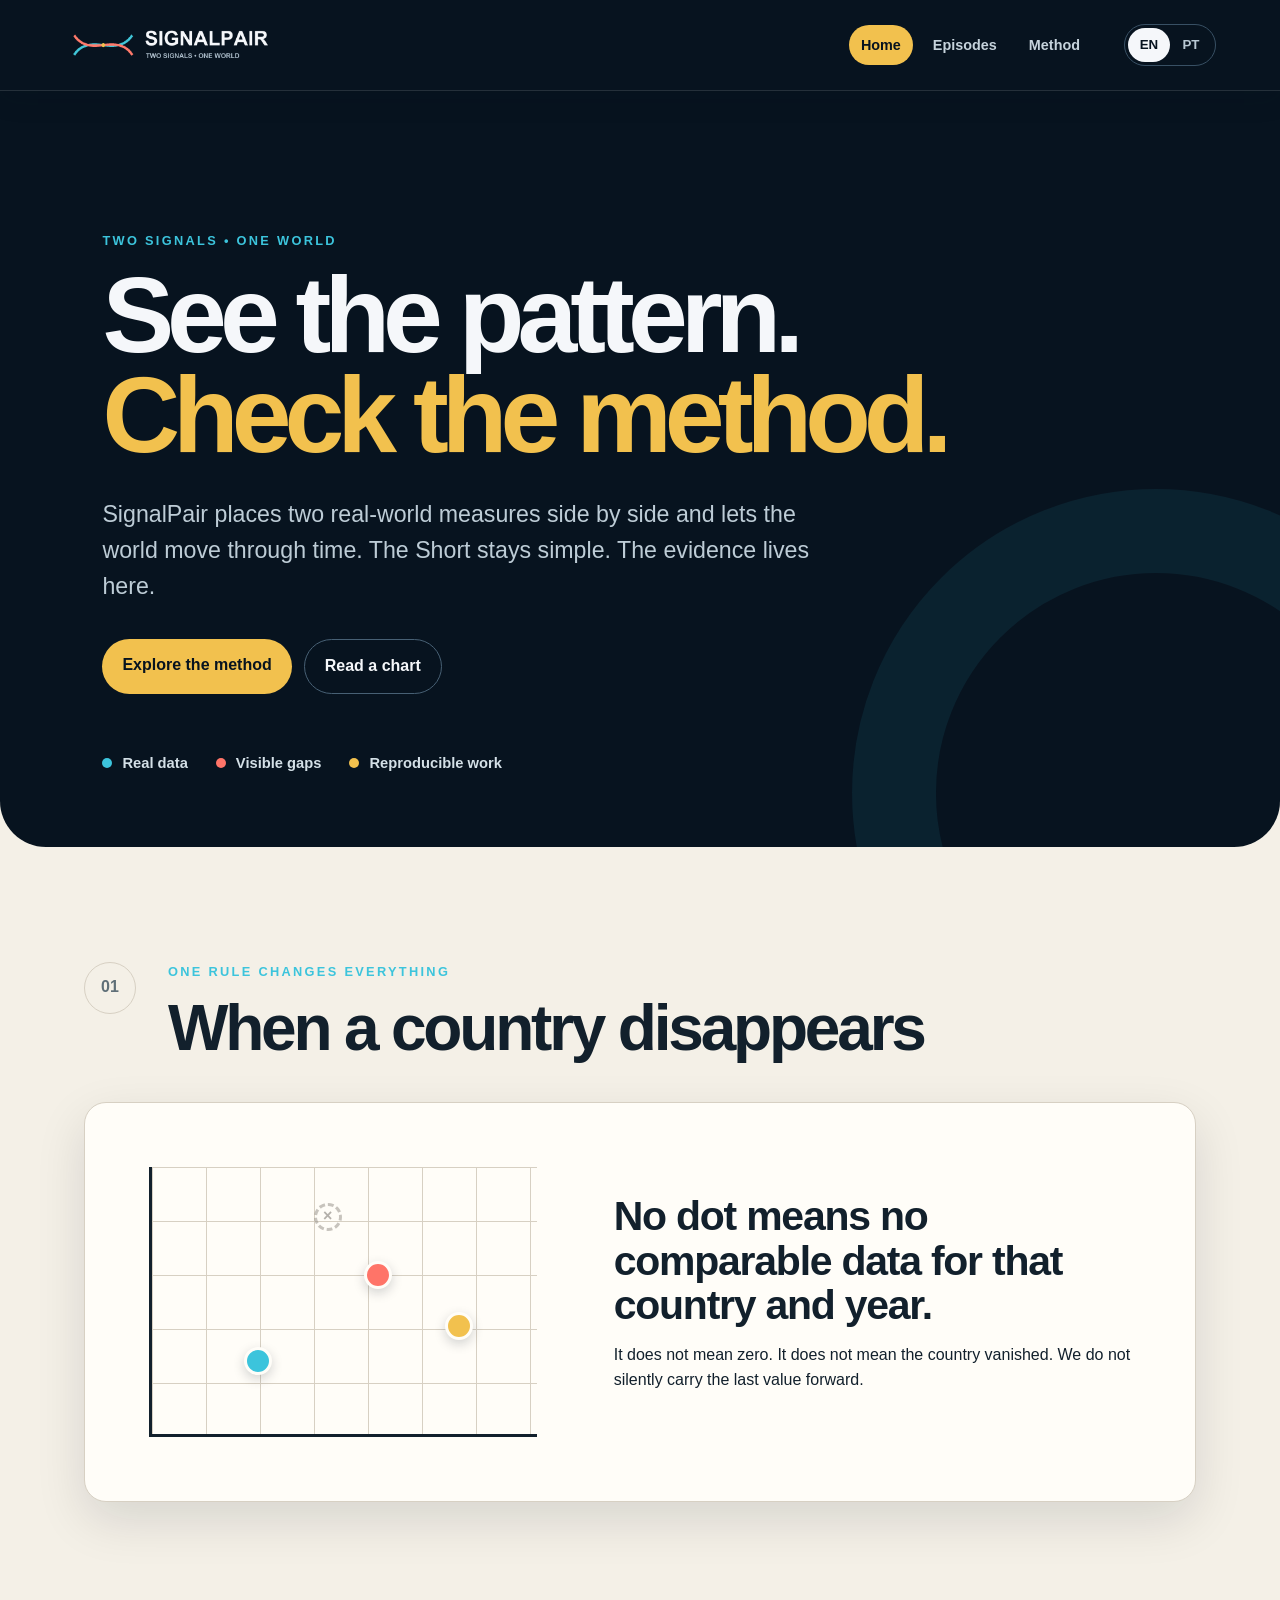
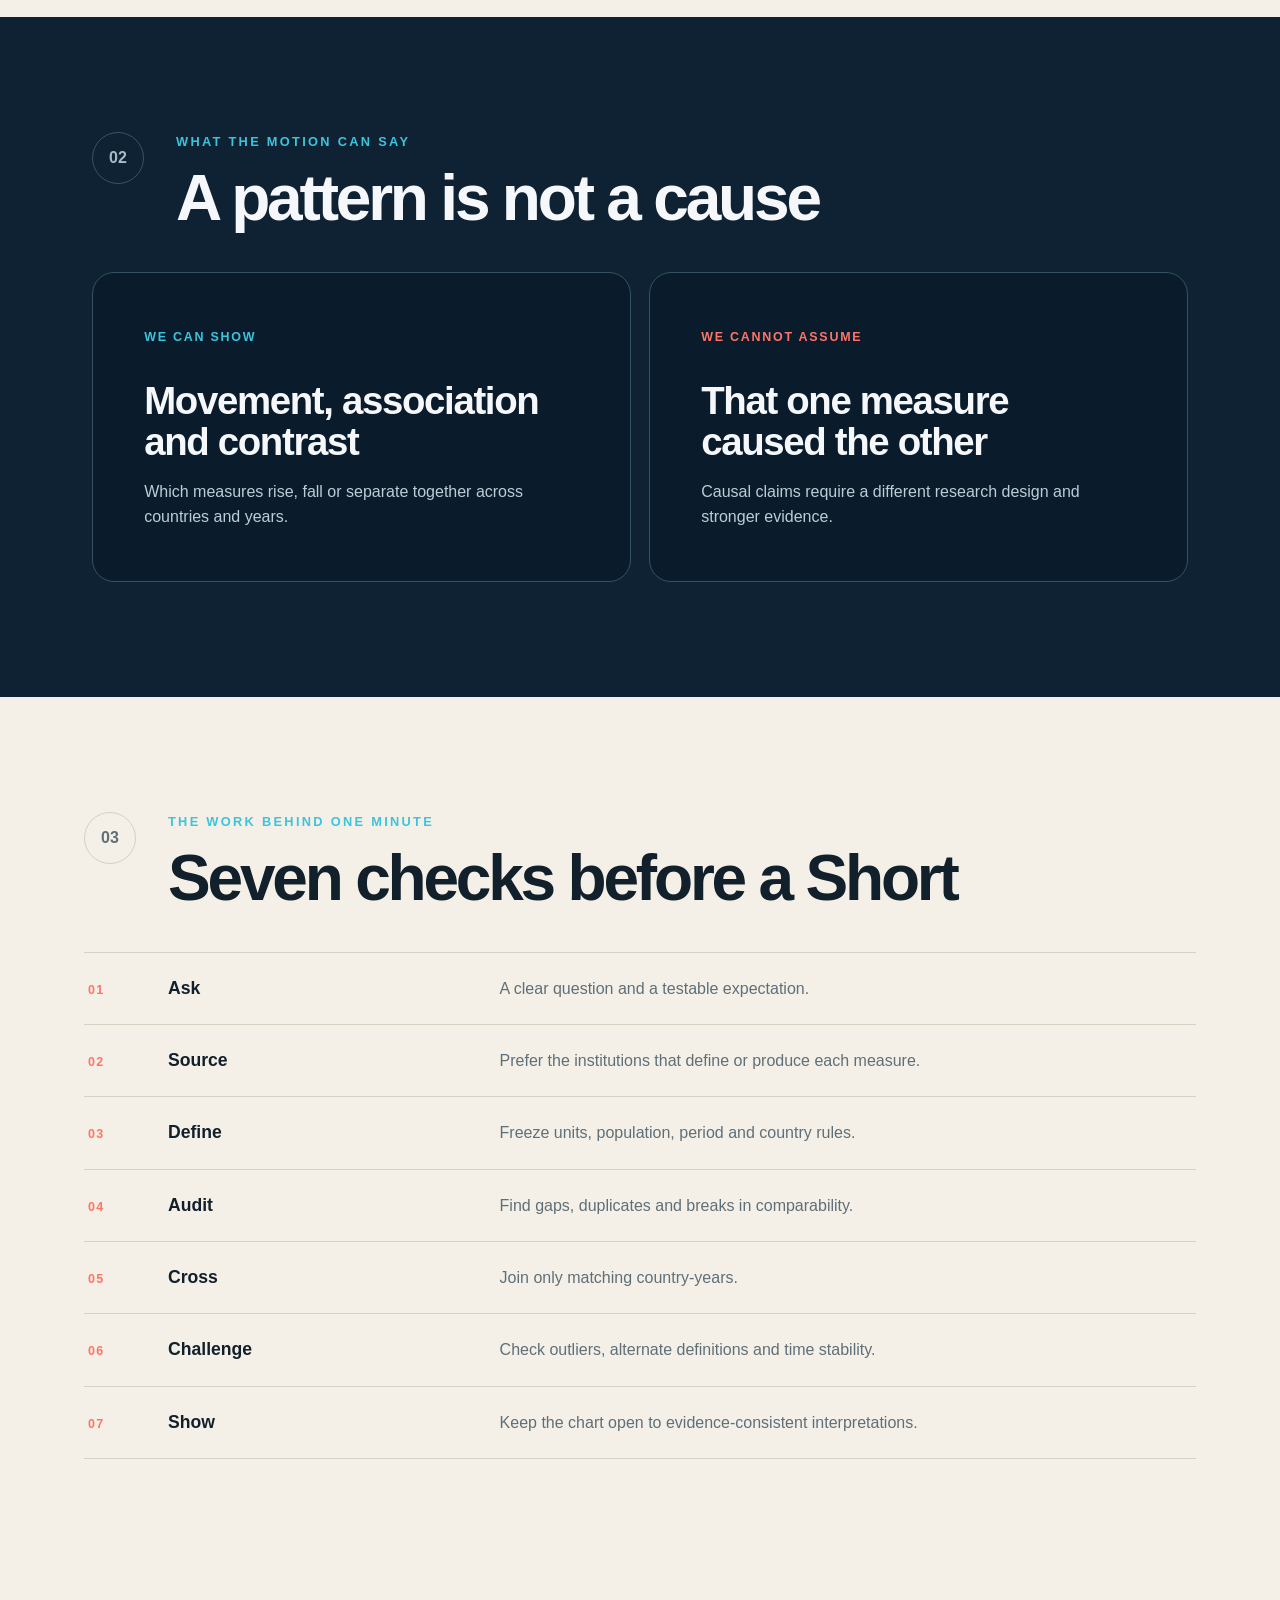
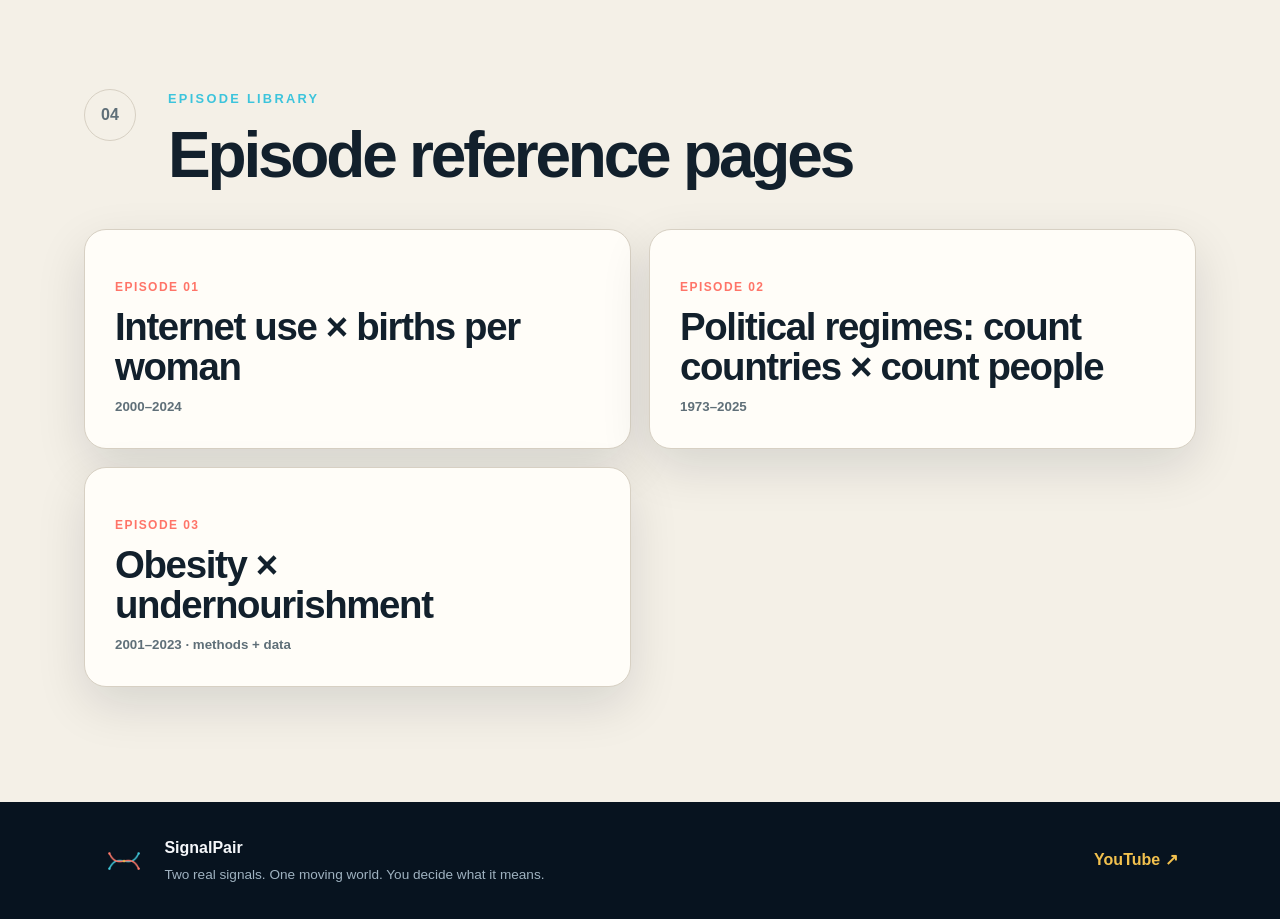
==== commit 3f4fde2f: "Publish obesity and undernourishment methodology" ====
--- a/index.html
+++ b/index.html
@@ -150,6 +150,11 @@
           <strong data-lang="en">Political regimes: count countries × count people</strong><strong data-lang="pt">Regimes políticos: contar países × contar pessoas</strong>
           <small>1973–2025</small>
         </a>
+        <a class="episode-card" href="obesity-undernourishment.html">
+          <span>EPISODE 03</span>
+          <strong data-lang="en">Obesity × undernourishment</strong><strong data-lang="pt">Obesidade × subalimentação</strong>
+          <small><span data-lang="en">2001–2023 · methods + data</span><span data-lang="pt">2001–2023 · métodos + dados</span></small>
+        </a>
       </div>
     </section>
   </main>
--- a/styles.css
+++ b/styles.css
@@ -185,6 +185,7 @@
 .source-links a { padding: 11px 14px; border: 1px solid var(--line); border-radius: 999px; font-weight: 800; text-underline-offset: 4px; }
 .method-note { margin-top: 20px; padding: 20px 22px; border-left: 4px solid var(--gold); background: #fff7db; color: var(--ink); }
 .endpoint-grid { display: grid; grid-template-columns: repeat(3,minmax(0,1fr)); gap: 14px; margin-top: 30px; }
+.endpoint-grid.five-state { grid-template-columns: repeat(5,minmax(0,1fr)); }
 .endpoint-grid article { padding: 24px; border: 1px solid #365064; border-radius: 14px; background: rgba(7,19,31,.36); }
 .endpoint-grid span, .crossing-list span { color: var(--gold); font-size: .78rem; letter-spacing: .1em; font-weight: 800; }
 .endpoint-grid strong { display: block; margin-top: 12px; font-size: clamp(1.3rem,2.4vw,2rem); }
@@ -202,7 +203,7 @@
   .download-list li { flex-direction: column; gap: 5px; }
   .episode-visual { grid-template-columns: 1fr; }
   .episode-visual img { max-width: 360px; margin: 0 auto; }
-  .endpoint-grid, .crossing-list { grid-template-columns: 1fr; }
+  .endpoint-grid, .endpoint-grid.five-state, .crossing-list { grid-template-columns: 1fr; }
 }
 
 /* C-006 mobile overflow correction */
@@ -220,3 +221,11 @@
   .promise-list { width: 100%; }
   .promise-list li { max-width: 100%; }
 }
+
+/* Episode 03: long bilingual titles must wrap on narrow screens. */
+.page-hero h1 { overflow-wrap: anywhere; hyphens: auto; }
+@media (max-width: 780px) {
+  .page-hero { width: 100vw; max-width: 100vw; overflow: hidden; }
+  .page-hero h1 { width: 100%; max-width: 100%; font-size: 2.3rem; line-height: 1.04; overflow-wrap: anywhere; word-break: break-word; }
+  .page-hero > p { width: 100%; max-width: 100%; overflow-wrap: anywhere; }
+}
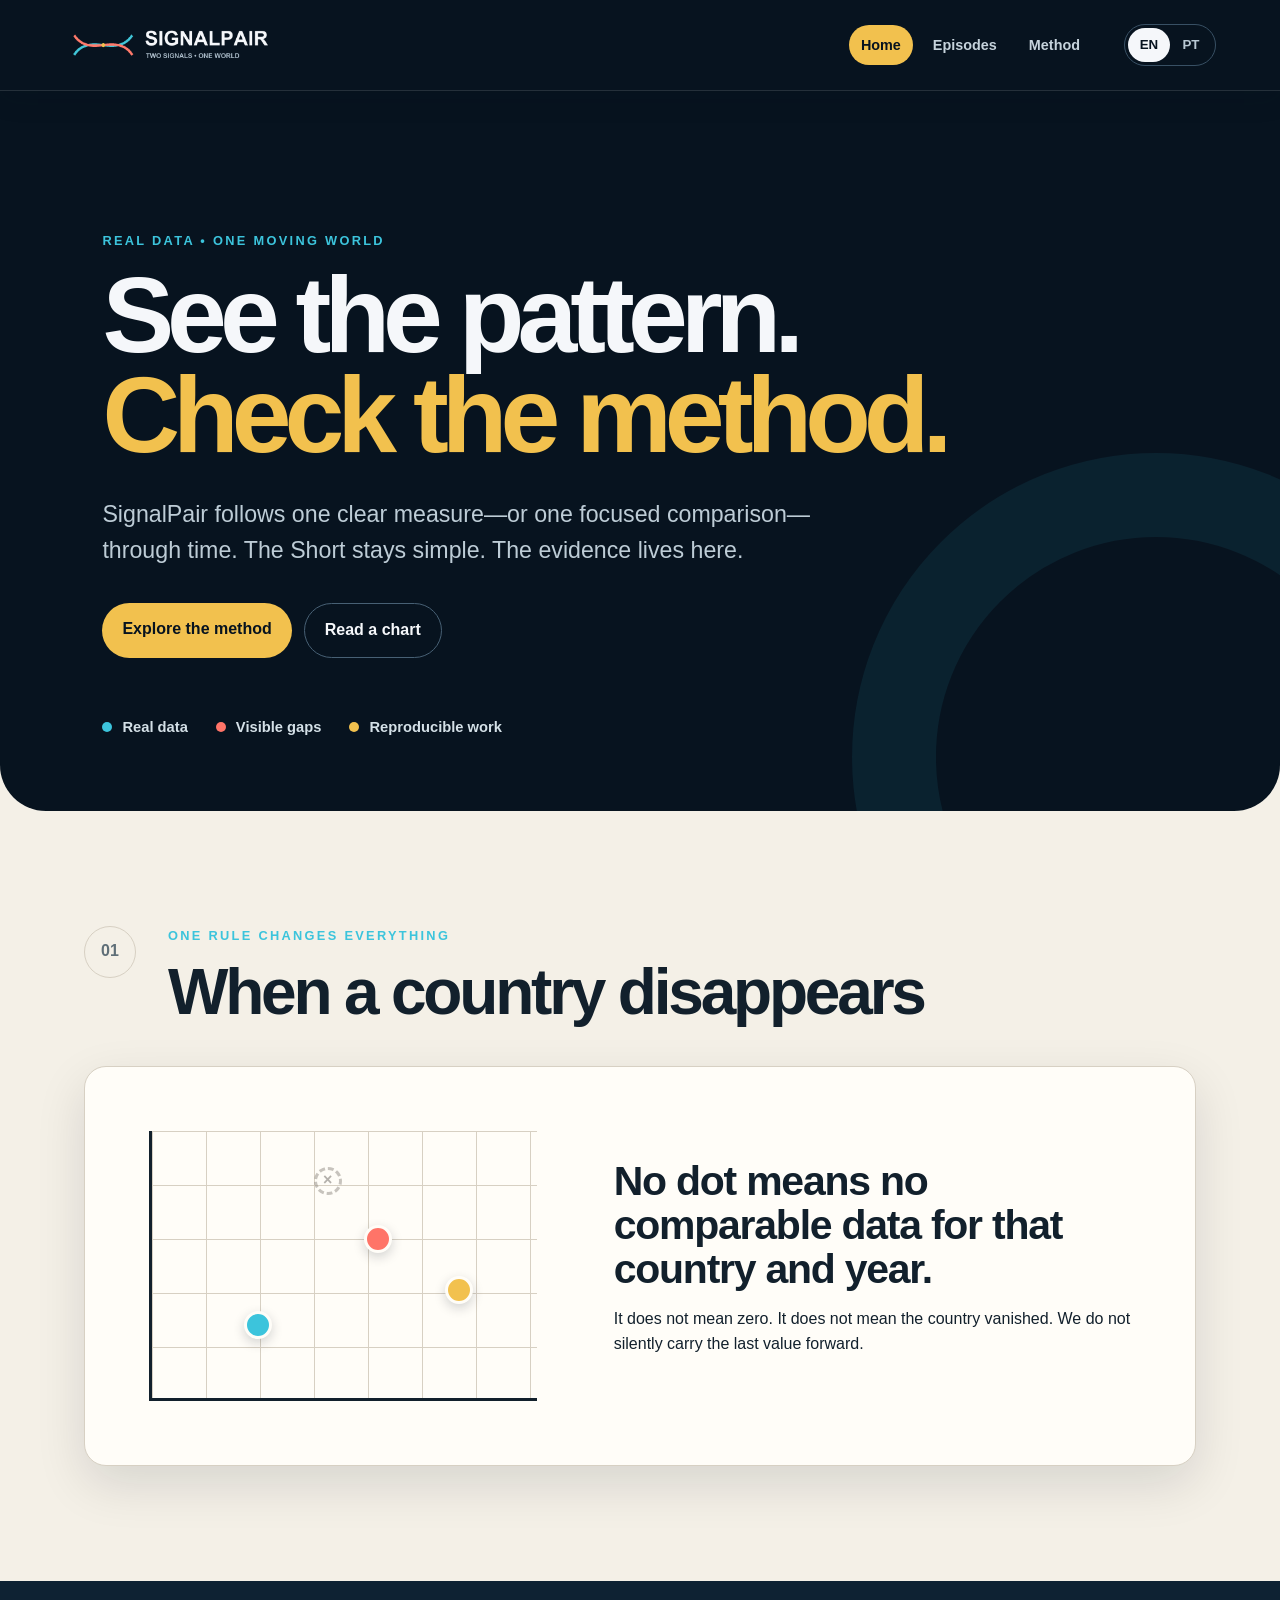
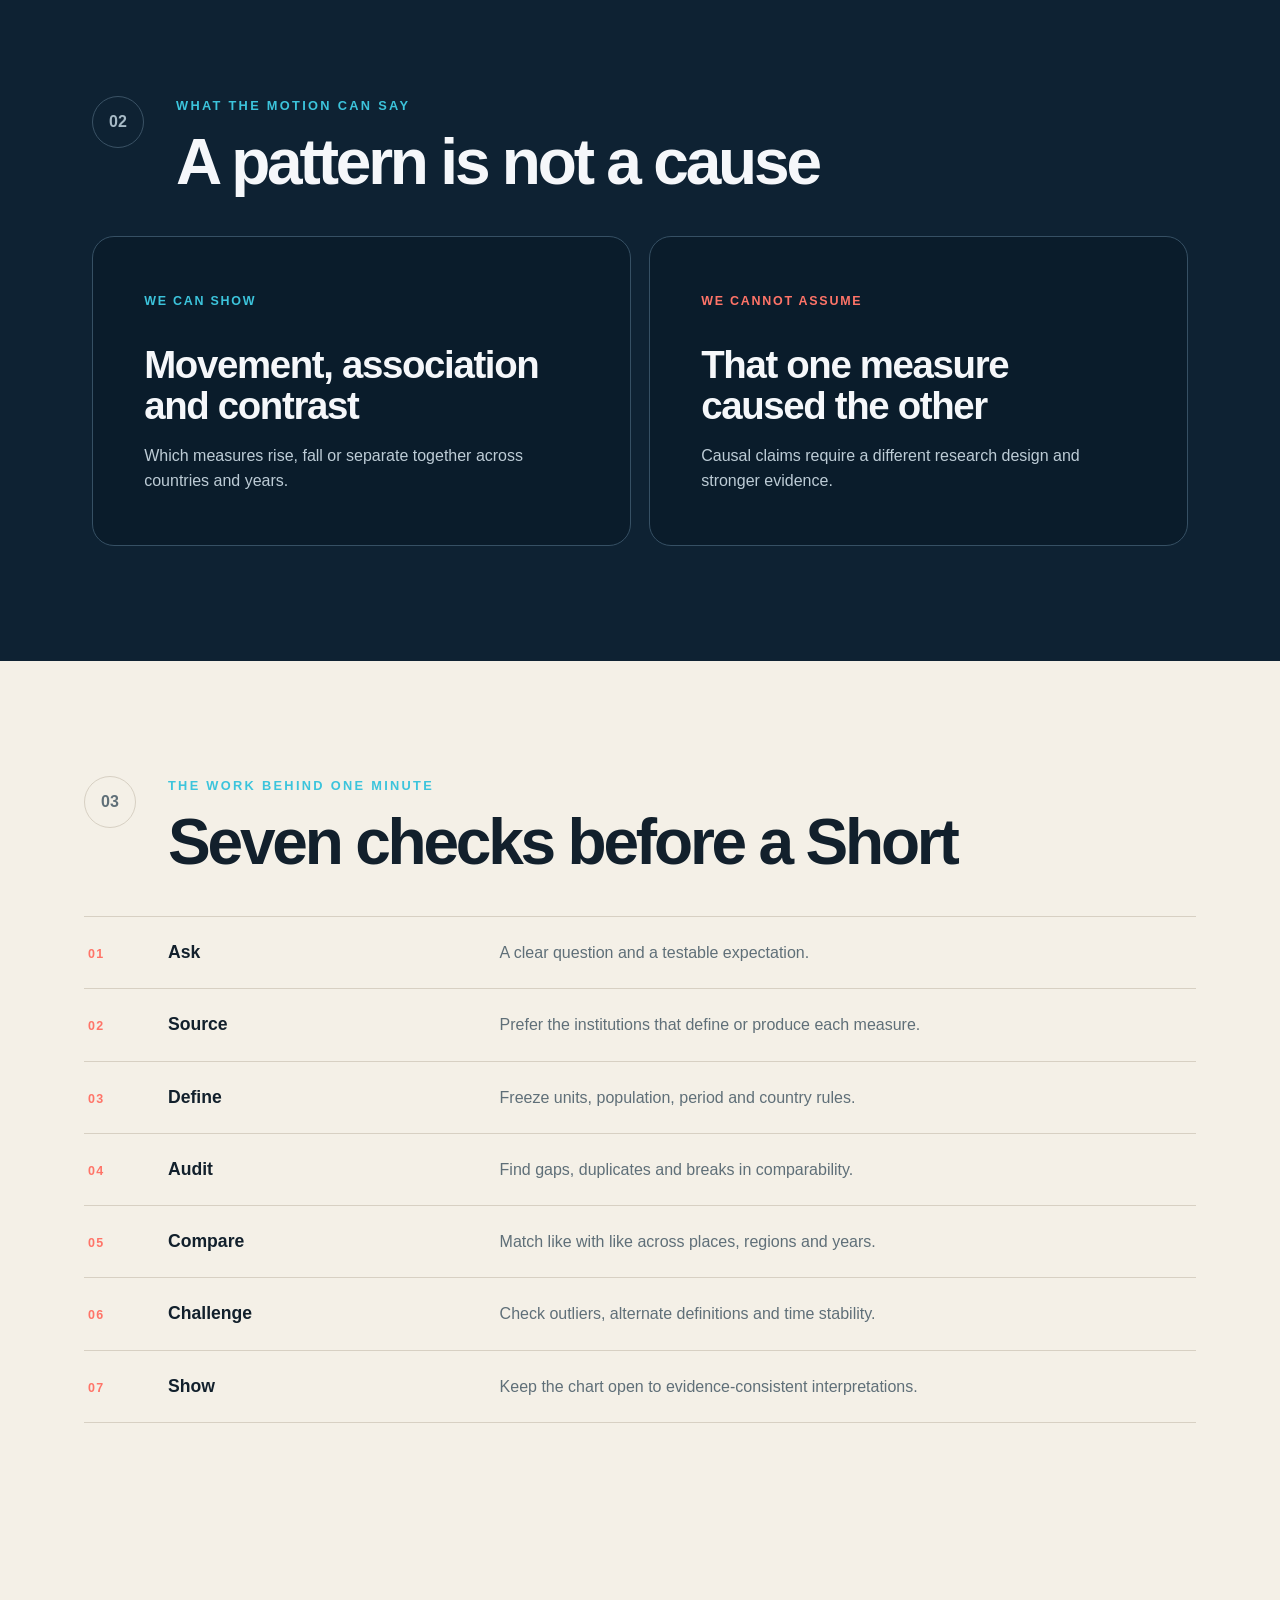
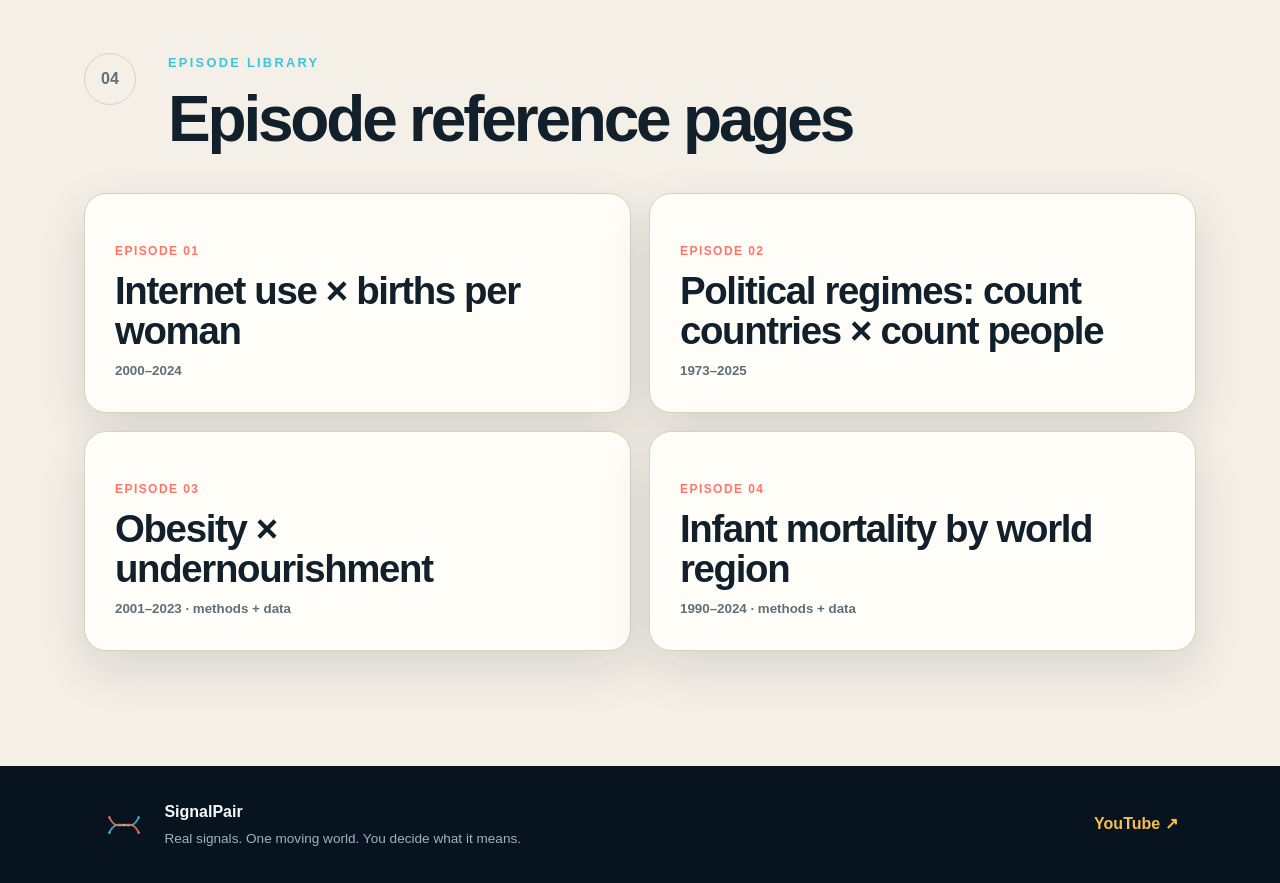
==== commit 4d4c3133: "Publish infant mortality methodology" ====
--- a/index.html
+++ b/index.html
@@ -34,13 +34,13 @@
 
   <main id="main">
     <section class="hero">
-      <div class="eyebrow">TWO SIGNALS <span aria-hidden="true">•</span> ONE WORLD</div>
+      <div class="eyebrow">REAL DATA <span aria-hidden="true">•</span> ONE MOVING WORLD</div>
       <h1>
         <span data-lang="en">See the pattern.<br><em>Check the method.</em></span>
         <span data-lang="pt">Veja o padrão.<br><em>Confira o método.</em></span>
       </h1>
-      <p class="hero-copy" data-lang="en">SignalPair places two real-world measures side by side and lets the world move through time. The Short stays simple. The evidence lives here.</p>
-      <p class="hero-copy" data-lang="pt">O SignalPair coloca duas medidas reais lado a lado e deixa o mundo se mover no tempo. O Short continua simples. As evidências ficam aqui.</p>
+      <p class="hero-copy" data-lang="en">SignalPair follows one clear measure—or one focused comparison—through time. The Short stays simple. The evidence lives here.</p>
+      <p class="hero-copy" data-lang="pt">O SignalPair acompanha uma medida clara—ou uma comparação focada—ao longo do tempo. O Short continua simples. As evidências ficam aqui.</p>
       <div class="hero-actions">
         <a class="button primary" href="methodology.html"><span data-lang="en">Explore the method</span><span data-lang="pt">Conheça o método</span></a>
         <a class="button secondary" href="#read"><span data-lang="en">Read a chart</span><span data-lang="pt">Como ler o gráfico</span></a>
@@ -123,7 +123,7 @@
         <li><strong data-lang="en">Source</strong><strong data-lang="pt">Buscar</strong><span data-lang="en">Prefer the institutions that define or produce each measure.</span><span data-lang="pt">Preferir as instituições que definem ou produzem cada medida.</span></li>
         <li><strong data-lang="en">Define</strong><strong data-lang="pt">Definir</strong><span data-lang="en">Freeze units, population, period and country rules.</span><span data-lang="pt">Fixar unidades, população, período e regras de países.</span></li>
         <li><strong data-lang="en">Audit</strong><strong data-lang="pt">Auditar</strong><span data-lang="en">Find gaps, duplicates and breaks in comparability.</span><span data-lang="pt">Encontrar lacunas, duplicidades e quebras de comparabilidade.</span></li>
-        <li><strong data-lang="en">Cross</strong><strong data-lang="pt">Cruzar</strong><span data-lang="en">Join only matching country-years.</span><span data-lang="pt">Unir somente país-anos compatíveis.</span></li>
+        <li><strong data-lang="en">Compare</strong><strong data-lang="pt">Comparar</strong><span data-lang="en">Match like with like across places, regions and years.</span><span data-lang="pt">Comparar elementos equivalentes entre lugares, regiões e anos.</span></li>
         <li><strong data-lang="en">Challenge</strong><strong data-lang="pt">Testar</strong><span data-lang="en">Check outliers, alternate definitions and time stability.</span><span data-lang="pt">Verificar extremos, definições alternativas e estabilidade temporal.</span></li>
         <li><strong data-lang="en">Show</strong><strong data-lang="pt">Mostrar</strong><span data-lang="en">Keep the chart open to evidence-consistent interpretations.</span><span data-lang="pt">Manter o gráfico aberto a interpretações compatíveis com as evidências.</span></li>
       </ol>
@@ -155,6 +155,11 @@
           <strong data-lang="en">Obesity × undernourishment</strong><strong data-lang="pt">Obesidade × subalimentação</strong>
           <small><span data-lang="en">2001–2023 · methods + data</span><span data-lang="pt">2001–2023 · métodos + dados</span></small>
         </a>
+        <a class="episode-card" href="infant-mortality.html">
+          <span>EPISODE 04</span>
+          <strong data-lang="en">Infant mortality by world region</strong><strong data-lang="pt">Mortalidade infantil por região do mundo</strong>
+          <small><span data-lang="en">1990–2024 · methods + data</span><span data-lang="pt">1990–2024 · métodos + dados</span></small>
+        </a>
       </div>
     </section>
   </main>
@@ -163,8 +168,8 @@
     <img src="assets/signalpair-profile.png" alt="" width="44" height="44">
     <div>
       <strong>SignalPair</strong>
-      <p data-lang="en">Two real signals. One moving world. You decide what it means.</p>
-      <p data-lang="pt">Dois sinais reais. Um mundo em movimento. Você decide o que isso significa.</p>
+      <p data-lang="en">Real signals. One moving world. You decide what it means.</p>
+      <p data-lang="pt">Sinais reais. Um mundo em movimento. Você decide o que isso significa.</p>
     </div>
     <a href="https://www.youtube.com/@SignalPair">YouTube ↗</a>
   </footer>
--- a/styles.css
+++ b/styles.css
@@ -163,6 +163,8 @@
 .episode-summary h2 { margin: 0; font-size: clamp(1.7rem,3vw,2.7rem); line-height: 1.04; letter-spacing: -.035em; }
 .placeholder { color: var(--muted); font-style: italic; }
 .variable-grid { display: grid; grid-template-columns: repeat(2,minmax(0,1fr)); gap: 18px; }
+.variable-grid.single { grid-template-columns: minmax(0,1fr); }
+.variable-grid.single .variable { max-width: 760px; }
 .variable { padding: 30px; background: var(--paper-2); border: 1px solid var(--line); border-top-width: 6px; border-radius: 14px; }
 .variable.cyan-border { border-top-color: var(--cyan); }
 .variable.coral-border { border-top-color: var(--coral); }
@@ -193,6 +195,9 @@
 .crossing-list { display: grid; grid-template-columns: repeat(3,minmax(0,1fr)); gap: 14px; }
 .crossing-list article { padding: 24px; border: 1px solid var(--line); border-radius: 14px; background: var(--paper-2); }
 .crossing-list p { margin: 12px 0 0; color: var(--muted); }
+.result-note { margin-top: 28px; padding: 22px 24px; border-left: 5px solid var(--coral); background: #fff; color: var(--ink); }
+.result-note strong { display: block; margin-bottom: 6px; }
+.download-list a { font-weight: 800; text-underline-offset: 5px; }
 @media (max-width: 780px) {
   .page-hero h1 { font-size: clamp(3rem, 15vw, 5.5rem); }
   .content-intro { grid-template-columns: 48px 1fr; gap: 14px; }
